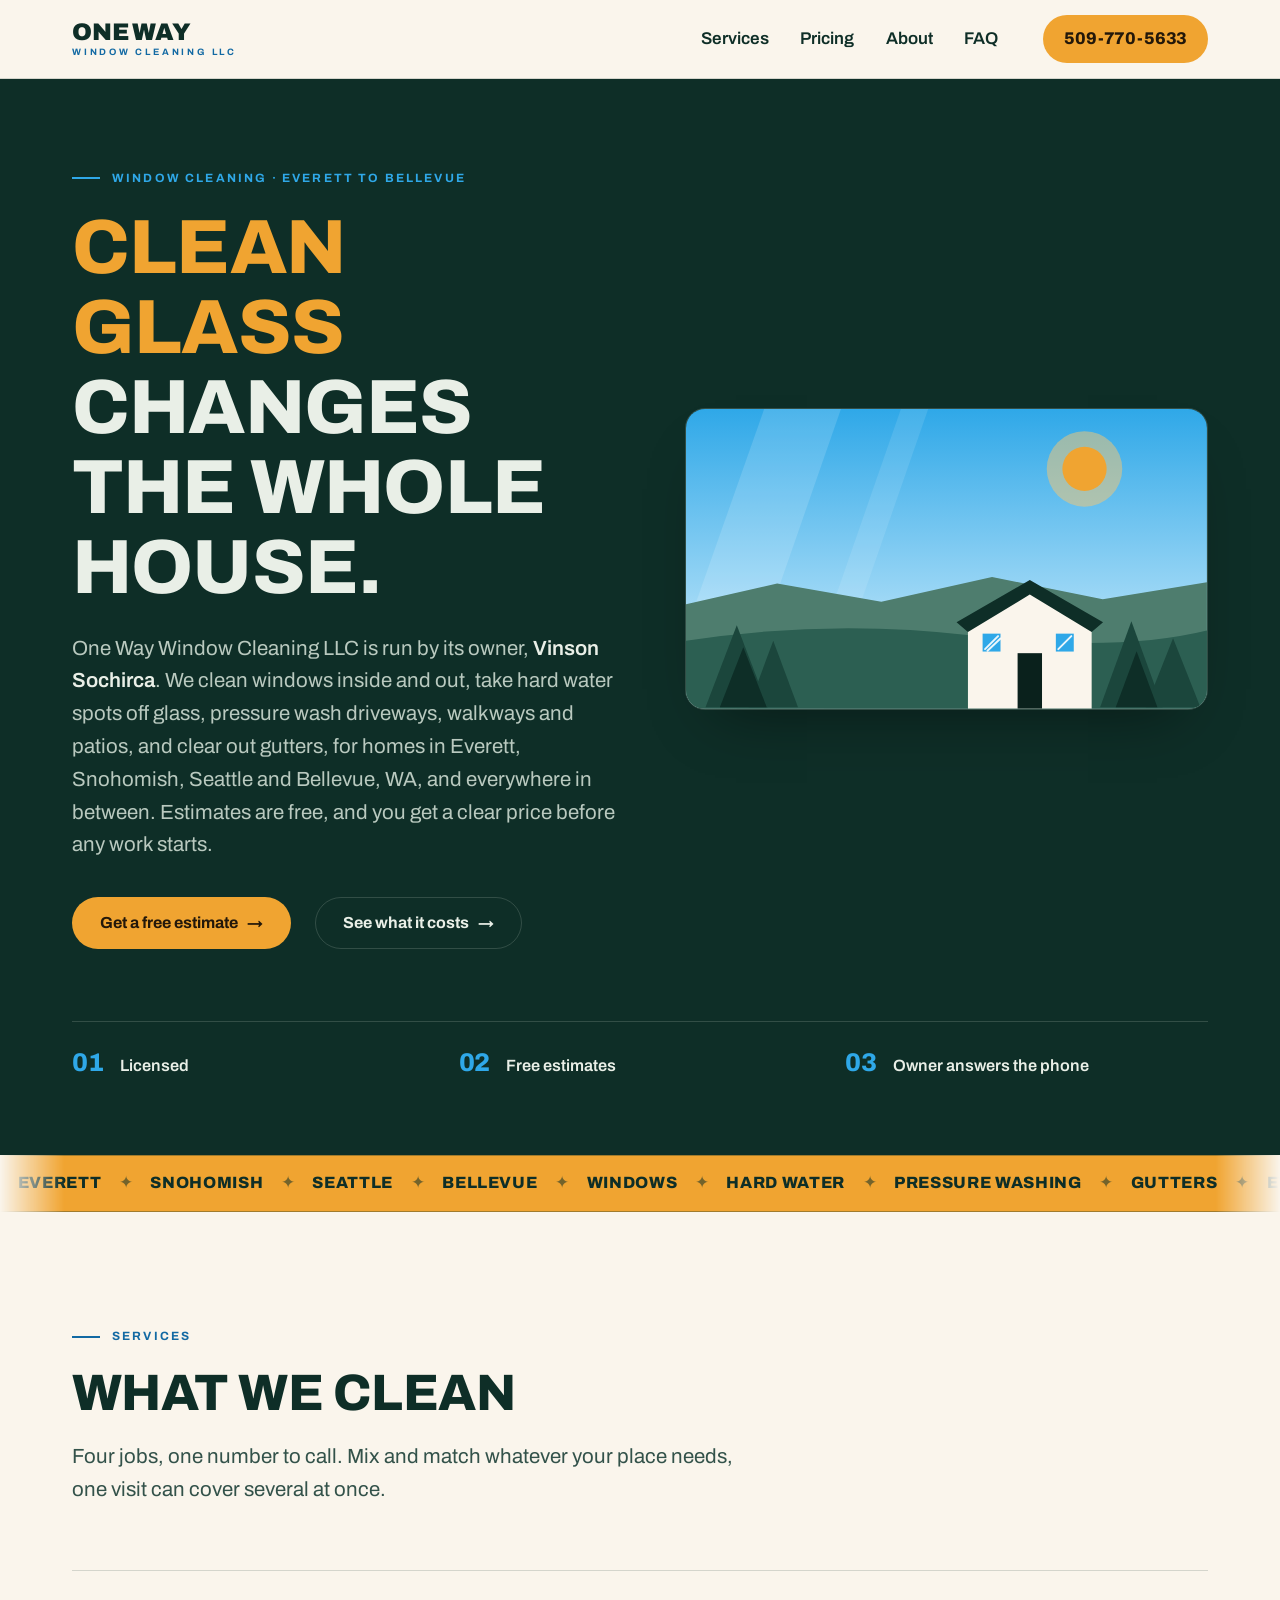
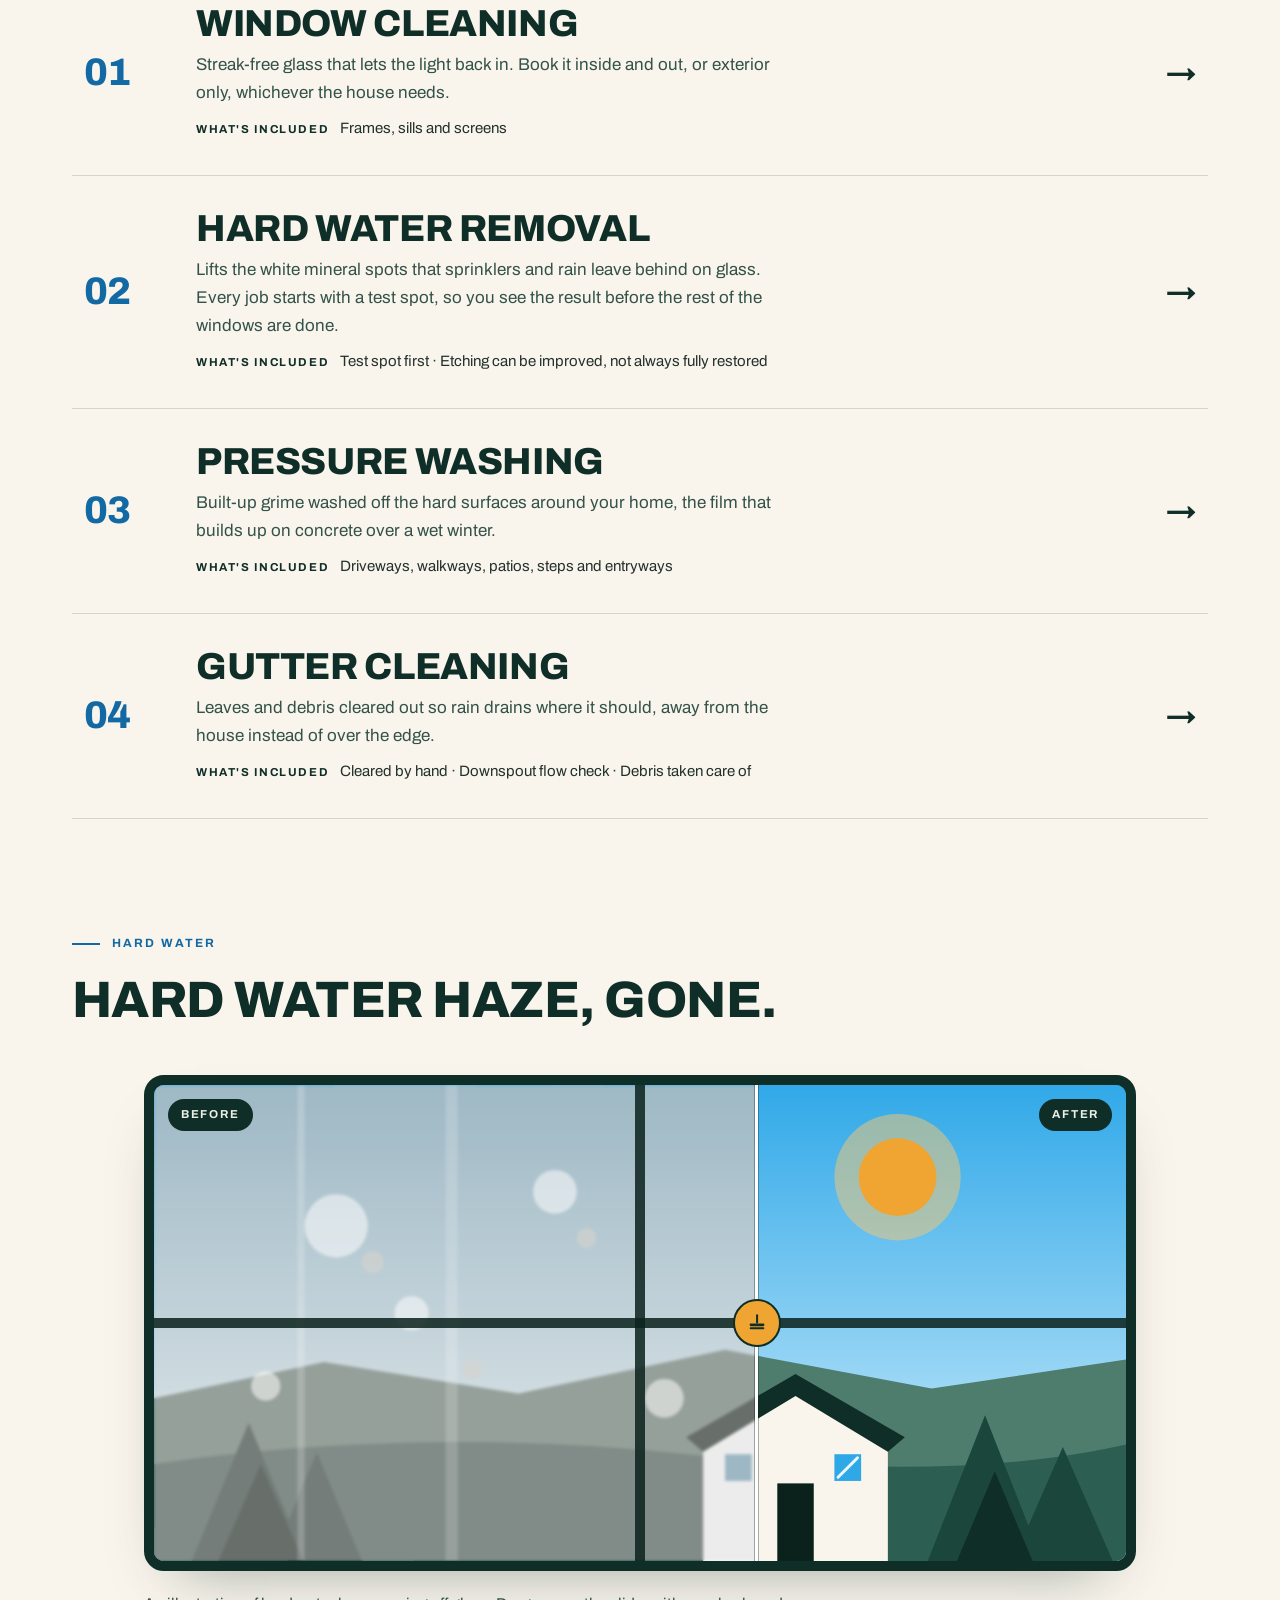
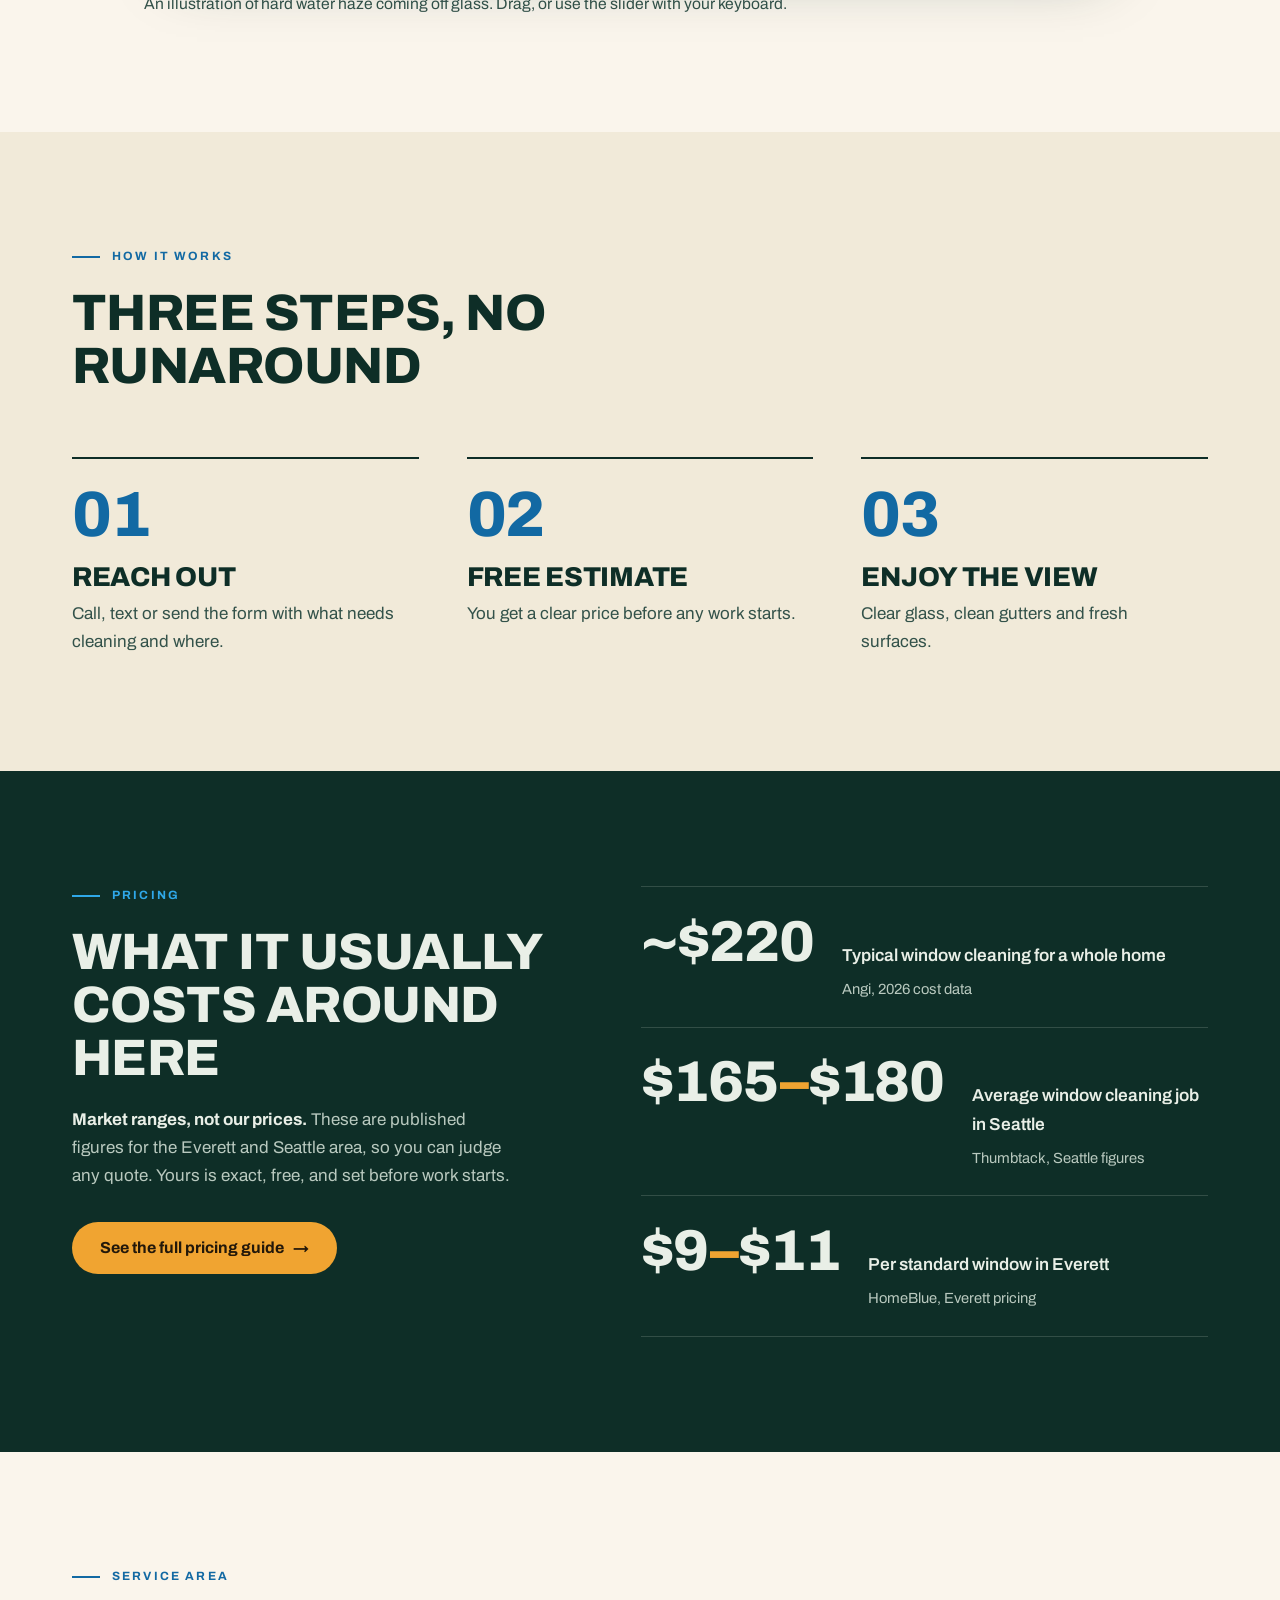
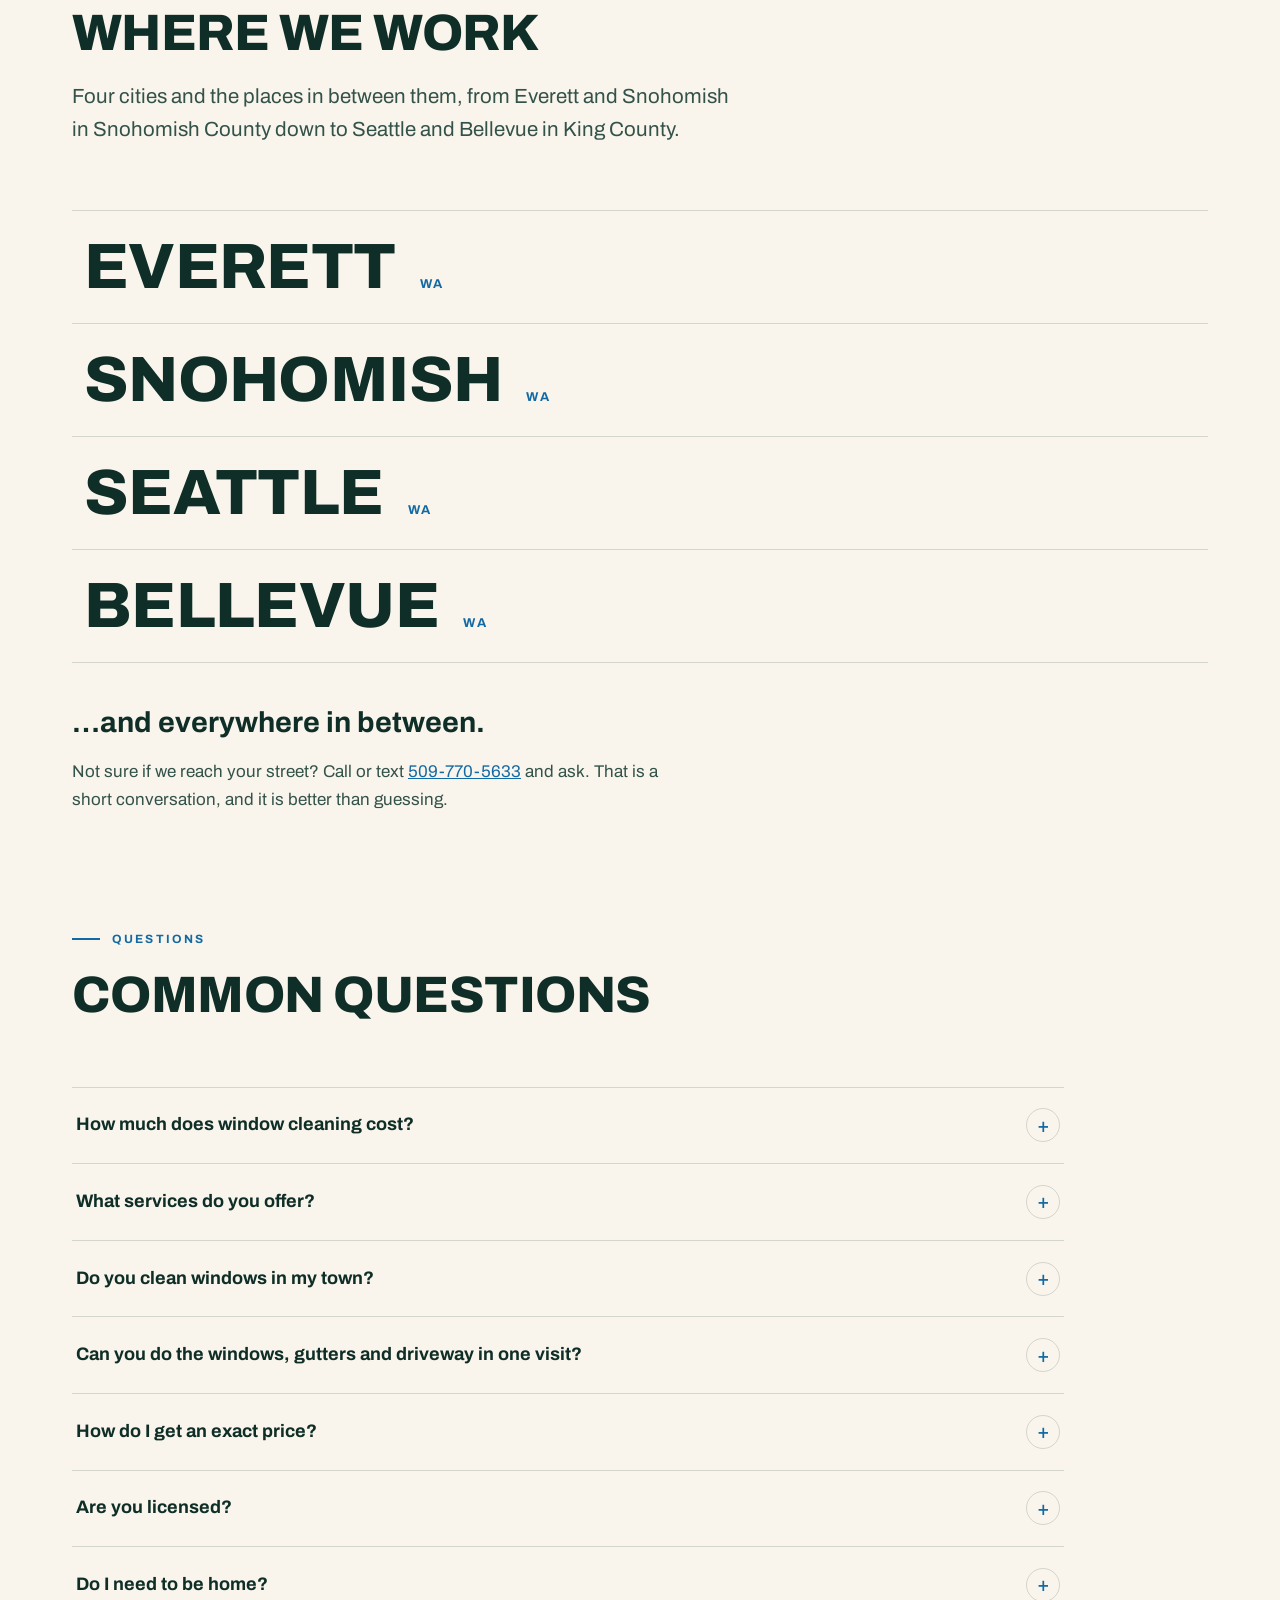
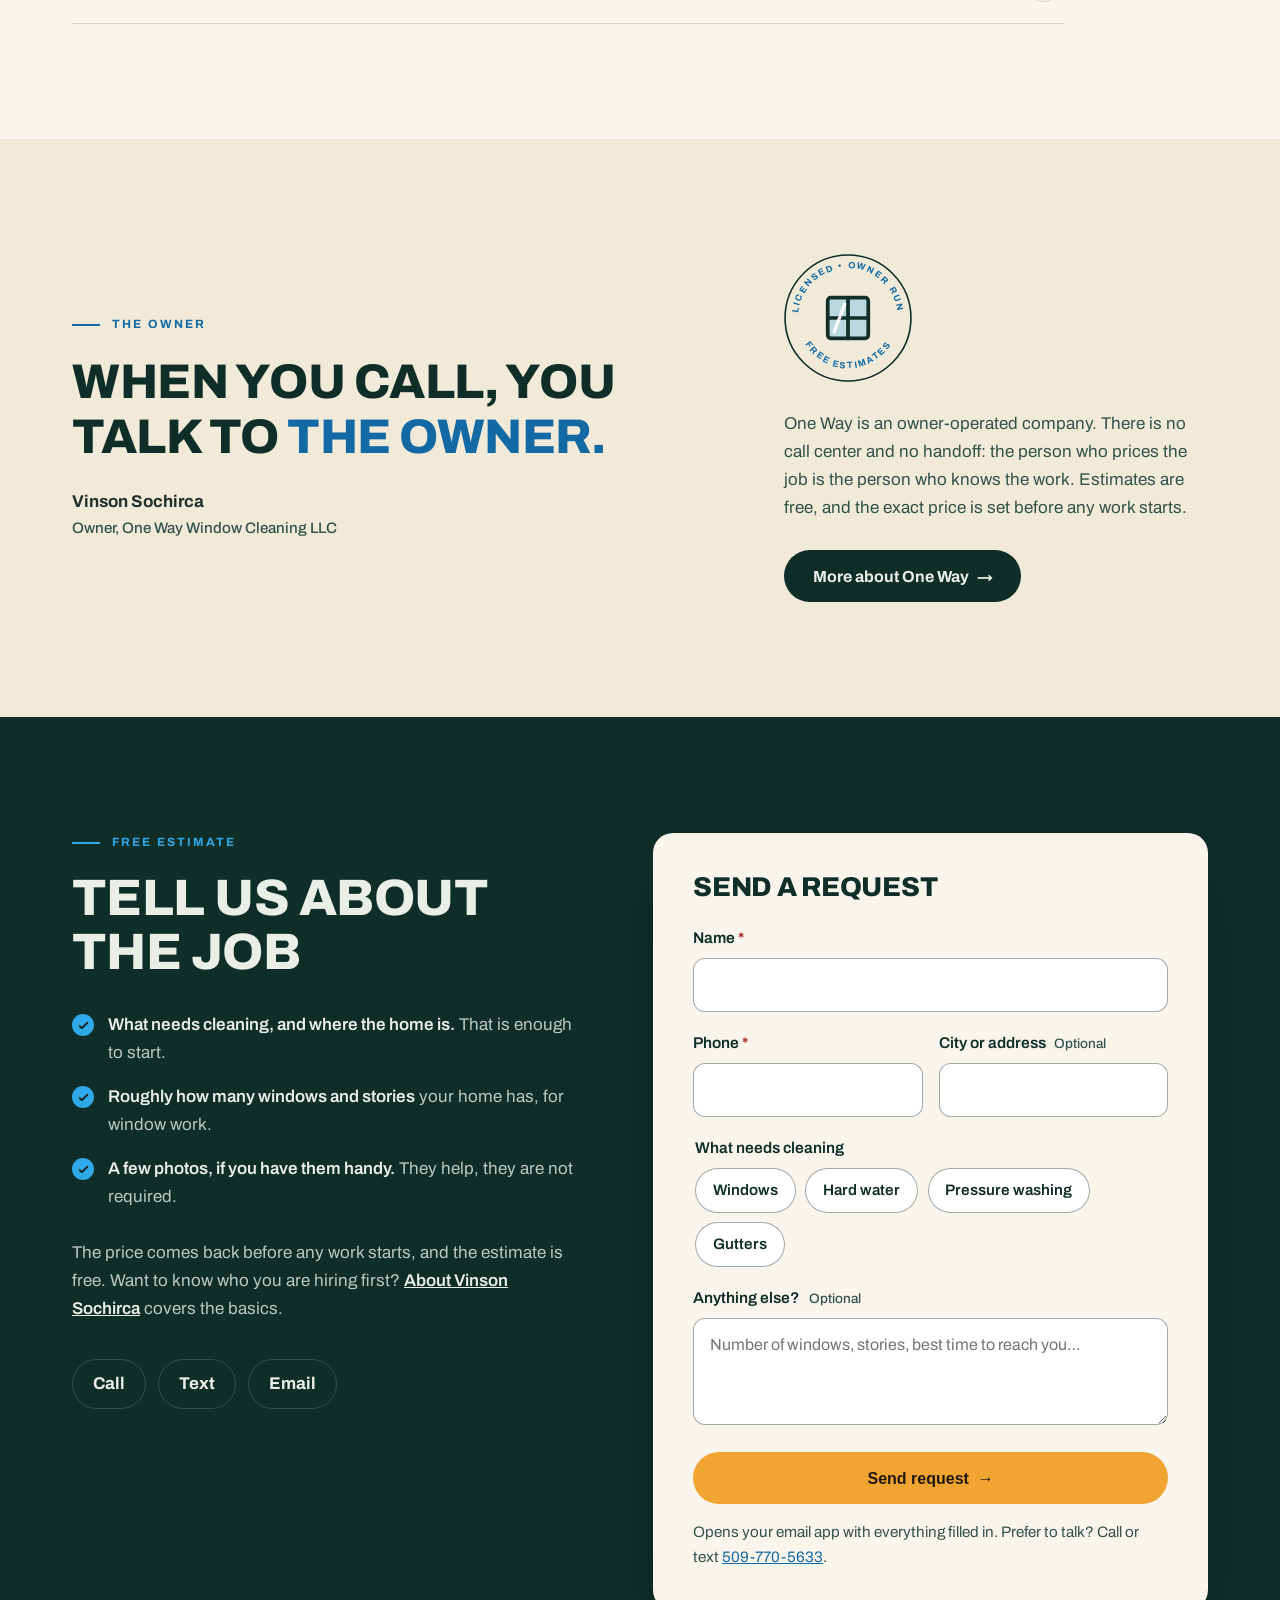
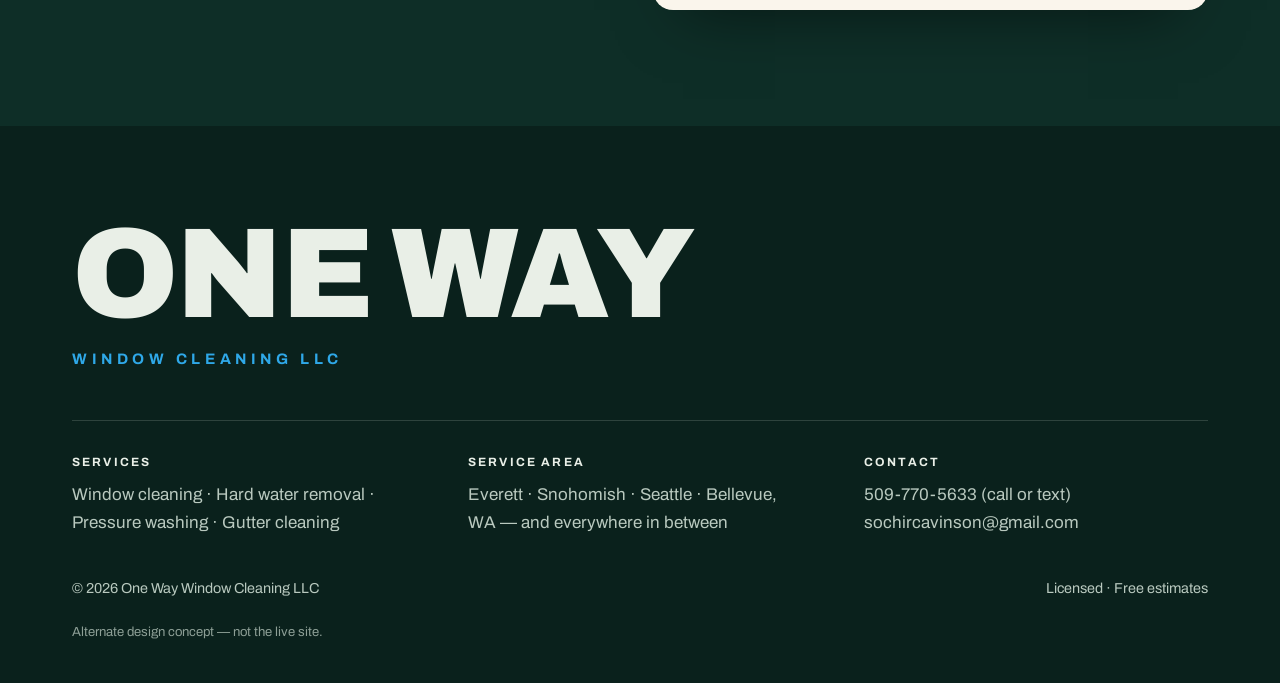
==== index.html @ 5b733d45 "Alternate design concept preview for One Way Window Cleaning (not the live site)" ====
<!doctype html>
<html lang="en">
<head>
  <meta charset="utf-8">
  <meta name="viewport" content="width=device-width, initial-scale=1">
  <title>Window Cleaning in Everett, Snohomish, Seattle &amp; Bellevue | One Way Window Cleaning</title>
  <meta name="description" content="Window cleaning, hard water removal, pressure washing and gutter cleaning in Everett, Snohomish, Seattle, Bellevue and the areas in between. Licensed, with free estimates. Call or text 509-770-5633.">
  <link rel="icon" href="data:image/svg+xml,%3Csvg xmlns='http://www.w3.org/2000/svg' viewBox='0 0 64 64'%3E%3Crect width='64' height='64' rx='14' fill='%230E2E27'/%3E%3Crect x='14' y='14' width='36' height='36' rx='4' fill='none' stroke='%232FA8E8' stroke-width='5'/%3E%3Cpath d='M32 14v36M14 32h36' stroke='%232FA8E8' stroke-width='5'/%3E%3C/svg%3E">
  <link rel="preconnect" href="https://fonts.googleapis.com">
  <link rel="preconnect" href="https://fonts.gstatic.com" crossorigin>
  <link href="https://fonts.googleapis.com/css2?family=Archivo:wght@400;500;600;700;800;900&display=swap" rel="stylesheet">
  <link rel="stylesheet" href="styles.css">
</head>
<body>
  <a class="skip" href="#main">Skip to content</a>

  <header class="site-head">
    <div class="wrap site-head__inner">
      <a class="mark" href="./" aria-label="One Way Window Cleaning, home">
        <span class="mark__name">One Way</span>
        <span class="mark__sub">Window Cleaning LLC</span>
      </a>
      <nav class="main-nav" aria-label="Main">
        <ul>
          <li><a href="#services">Services</a></li>
          <li><a href="pricing/">Pricing</a></li>
          <li><a href="about/">About</a></li>
          <li><a href="#faq">FAQ</a></li>
        </ul>
      </nav>
      <a class="call-pill" href="tel:+15097705633">509-770-5633</a>
    </div>
  </header>

  <main id="main">
    <!-- Hero -->
    <section class="hero" aria-labelledby="h-home">
      <div class="wrap">
        <div class="hero__grid">
          <div>
            <p class="eyebrow">Window cleaning · Everett to Bellevue</p>
            <h1 class="display" id="h-home"><span class="hl">Clean glass</span> changes the whole house.</h1>
            <p class="hero__sub">One Way Window Cleaning LLC is run by its owner, <strong>Vinson Sochirca</strong>. We clean windows inside and out, take hard water spots off glass, pressure wash driveways, walkways and patios, and clear out gutters, for homes in Everett, Snohomish, Seattle and Bellevue, WA, and everywhere in between. Estimates are free, and you get a clear price before any work starts.</p>
            <div class="hero__actions">
              <a class="btn btn--amber" href="#estimate"><span>Get a free estimate</span><span class="arr" aria-hidden="true">→</span></a>
              <a class="btn btn--ghost" href="pricing/"><span>See what it costs</span><span class="arr" aria-hidden="true">→</span></a>
            </div>
          </div>
          <div class="hero__scene">
            <svg viewBox="0 0 800 460" preserveAspectRatio="xMidYMid slice" role="img" aria-label="Illustration of a house with shining windows under evergreen hills">
              <defs>
                <linearGradient id="h-sky" x1="0" y1="0" x2="0" y2="1">
                  <stop offset="0" stop-color="#2FA8E8"/><stop offset=".62" stop-color="#9AD6F5"/><stop offset="1" stop-color="#EAF7FF"/>
                </linearGradient>
              </defs>
              <rect width="800" height="460" fill="url(#h-sky)"/>
              <circle cx="612" cy="92" r="58" fill="#F7C873" opacity=".5"/>
              <circle cx="612" cy="92" r="34" fill="#F0A431"/>
              <polygon points="120,0 238,0 78,460 -42,460" fill="#ffffff" opacity=".14"/>
              <polygon points="330,0 372,0 212,460 170,460" fill="#ffffff" opacity=".10"/>
              <path d="M0 300 L140 268 L300 296 L470 258 L640 292 L800 266 L800 460 L0 460 Z" fill="#4E7D6E"/>
              <path d="M0 356 Q220 322 440 348 T800 340 L800 460 L0 460 Z" fill="#2C5F52"/>
              <g transform="translate(-132 -115) scale(1.25)">
              <path d="M452 460 L452 348 L528 306 L604 348 L604 460 Z" fill="#FAF5EC"/>
              <path d="M438 354 L528 302 L618 354 L604 366 L528 320 L452 366 Z" fill="#0E2E27"/>
              <rect x="470" y="368" width="22" height="22" fill="#2FA8E8"/>
              <rect x="560" y="368" width="22" height="22" fill="#2FA8E8"/>
              <path d="M473 387 L489 371 M476 389 L492 374" stroke="#fff" stroke-width="2.4" stroke-linecap="round" opacity=".9"/>
              <path d="M563 387 L579 371" stroke="#fff" stroke-width="2.4" stroke-linecap="round" opacity=".9"/>
              <rect x="513" y="392" width="30" height="68" fill="#0A211C"/>
              </g>
              <g fill="#1B463C"><polygon points="30,458 78,332 126,458"/><polygon points="96,458 134,356 172,458"/><polygon points="636,458 684,326 732,458"/><polygon points="706,458 748,352 790,458"/></g>
              <g fill="#0E2E27"><polygon points="52,458 88,366 124,458"/><polygon points="660,458 692,372 724,458"/></g>
            </svg>
          </div>
        </div>
        <div class="hero__stats">
          <div class="stat-fact"><span class="n">01</span><span class="t">Licensed</span></div>
          <div class="stat-fact"><span class="n">02</span><span class="t">Free estimates</span></div>
          <div class="stat-fact"><span class="n">03</span><span class="t">Owner answers the phone</span></div>
        </div>
      </div>
    </section>

    <!-- Marquee -->
    <div class="marquee" aria-hidden="true">
      <div class="marquee__track">
        <div class="marquee__group">
          <span>Everett</span><i>✦</i><span>Snohomish</span><i>✦</i><span>Seattle</span><i>✦</i><span>Bellevue</span><i>✦</i><span>Windows</span><i>✦</i><span>Hard water</span><i>✦</i><span>Pressure washing</span><i>✦</i><span>Gutters</span><i>✦</i>
        </div>
        <div class="marquee__group">
          <span>Everett</span><i>✦</i><span>Snohomish</span><i>✦</i><span>Seattle</span><i>✦</i><span>Bellevue</span><i>✦</i><span>Windows</span><i>✦</i><span>Hard water</span><i>✦</i><span>Pressure washing</span><i>✦</i><span>Gutters</span><i>✦</i>
        </div>
      </div>
    </div>

    <!-- Services -->
    <section class="section" id="services" aria-labelledby="h-services">
      <div class="wrap">
        <div class="sec-head">
          <p class="eyebrow">Services</p>
          <h2 class="display" id="h-services">What we clean</h2>
          <p class="lede">Four jobs, one number to call. Mix and match whatever your place needs, one visit can cover several at once.</p>
        </div>
        <div class="svc-list">
          <a class="svc-row" href="#estimate">
            <span class="num">01</span>
            <span>
              <h3 class="display">Window cleaning</h3>
              <p class="desc">Streak-free glass that lets the light back in. Book it inside and out, or exterior only, whichever the house needs.</p>
              <p class="incl"><b>What's included</b> Frames, sills and screens</p>
            </span>
            <span class="arr" aria-hidden="true">→</span>
          </a>
          <a class="svc-row" href="#estimate">
            <span class="num">02</span>
            <span>
              <h3 class="display">Hard water removal</h3>
              <p class="desc">Lifts the white mineral spots that sprinklers and rain leave behind on glass. Every job starts with a test spot, so you see the result before the rest of the windows are done.</p>
              <p class="incl"><b>What's included</b> Test spot first · Etching can be improved, not always fully restored</p>
            </span>
            <span class="arr" aria-hidden="true">→</span>
          </a>
          <a class="svc-row" href="#estimate">
            <span class="num">03</span>
            <span>
              <h3 class="display">Pressure washing</h3>
              <p class="desc">Built-up grime washed off the hard surfaces around your home, the film that builds up on concrete over a wet winter.</p>
              <p class="incl"><b>What's included</b> Driveways, walkways, patios, steps and entryways</p>
            </span>
            <span class="arr" aria-hidden="true">→</span>
          </a>
          <a class="svc-row" href="#estimate">
            <span class="num">04</span>
            <span>
              <h3 class="display">Gutter cleaning</h3>
              <p class="desc">Leaves and debris cleared out so rain drains where it should, away from the house instead of over the edge.</p>
              <p class="incl"><b>What's included</b> Cleared by hand · Downspout flow check · Debris taken care of</p>
            </span>
            <span class="arr" aria-hidden="true">→</span>
          </a>
        </div>
      </div>
    </section>

    <!-- The wipe -->
    <section class="section section--notop" aria-labelledby="h-wipe">
      <div class="wrap">
        <div class="wipe-head">
          <p class="eyebrow">Hard water</p>
          <h2 class="display" id="h-wipe">Hard water haze, gone.</h2>
        </div>
        <div class="wipe">
          <div class="wipe__layer wipe__layer--clean">
            <svg viewBox="0 0 800 400" preserveAspectRatio="xMidYMid slice" aria-hidden="true" focusable="false">
              <defs><linearGradient id="w-sky-a" x1="0" y1="0" x2="0" y2="1"><stop offset="0" stop-color="#2FA8E8"/><stop offset=".62" stop-color="#9AD6F5"/><stop offset="1" stop-color="#EAF7FF"/></linearGradient></defs>
              <rect width="800" height="400" fill="url(#w-sky-a)"/>
              <circle cx="612" cy="80" r="52" fill="#F7C873" opacity=".5"/>
              <circle cx="612" cy="80" r="32" fill="#F0A431"/>
              <path d="M0 262 L140 232 L300 258 L470 222 L640 254 L800 230 L800 400 L0 400 Z" fill="#4E7D6E"/>
              <path d="M0 316 Q220 284 440 308 T800 300 L800 400 L0 400 Z" fill="#2C5F52"/>
              <path d="M452 400 L452 288 L528 246 L604 288 L604 400 Z" fill="#FAF5EC"/>
              <path d="M438 294 L528 242 L618 294 L604 306 L528 260 L452 306 Z" fill="#0E2E27"/>
              <rect x="470" y="308" width="22" height="22" fill="#2FA8E8"/>
              <rect x="560" y="308" width="22" height="22" fill="#2FA8E8"/>
              <path d="M473 327 L489 311 M476 329 L492 314" stroke="#fff" stroke-width="2.4" stroke-linecap="round" opacity=".9"/>
              <path d="M563 327 L579 311" stroke="#fff" stroke-width="2.4" stroke-linecap="round" opacity=".9"/>
              <rect x="513" y="332" width="30" height="68" fill="#0A211C"/>
              <g fill="#1B463C"><polygon points="30,398 78,282 126,398"/><polygon points="96,398 134,306 172,398"/><polygon points="636,398 684,276 732,398"/><polygon points="706,398 748,302 790,398"/></g>
              <g fill="#0E2E27"><polygon points="52,398 88,316 124,398"/><polygon points="660,398 692,322 724,398"/></g>
              <polygon points="150,0 268,0 108,400 -12,400" fill="#ffffff" opacity=".13"/>
              <polygon points="330,0 372,0 212,400 170,400" fill="#ffffff" opacity=".10"/>
            </svg>
          </div>
          <div class="wipe__layer wipe__layer--dirty">
            <svg viewBox="0 0 800 400" preserveAspectRatio="xMidYMid slice" aria-hidden="true" focusable="false">
              <defs><linearGradient id="w-sky-b" x1="0" y1="0" x2="0" y2="1"><stop offset="0" stop-color="#2FA8E8"/><stop offset=".62" stop-color="#9AD6F5"/><stop offset="1" stop-color="#EAF7FF"/></linearGradient></defs>
              <rect width="800" height="400" fill="url(#w-sky-b)"/>
              <circle cx="612" cy="80" r="52" fill="#F7C873" opacity=".5"/>
              <circle cx="612" cy="80" r="32" fill="#F0A431"/>
              <path d="M0 262 L140 232 L300 258 L470 222 L640 254 L800 230 L800 400 L0 400 Z" fill="#4E7D6E"/>
              <path d="M0 316 Q220 284 440 308 T800 300 L800 400 L0 400 Z" fill="#2C5F52"/>
              <path d="M452 400 L452 288 L528 246 L604 288 L604 400 Z" fill="#FAF5EC"/>
              <path d="M438 294 L528 242 L618 294 L604 306 L528 260 L452 306 Z" fill="#0E2E27"/>
              <rect x="470" y="308" width="22" height="22" fill="#2FA8E8"/>
              <rect x="560" y="308" width="22" height="22" fill="#2FA8E8"/>
              <rect x="513" y="332" width="30" height="68" fill="#0A211C"/>
              <g fill="#1B463C"><polygon points="30,398 78,282 126,398"/><polygon points="96,398 134,306 172,398"/><polygon points="636,398 684,276 732,398"/><polygon points="706,398 748,302 790,398"/></g>
              <g fill="#0E2E27"><polygon points="52,398 88,316 124,398"/><polygon points="660,398 692,322 724,398"/></g>
              <rect width="800" height="400" fill="#F1EAD9" opacity=".30"/>
              <g fill="#ffffff" opacity=".55"><circle cx="150" cy="120" r="26"/><circle cx="212" cy="192" r="14"/><circle cx="330" cy="92" r="18"/><circle cx="520" cy="150" r="22"/><circle cx="612" cy="232" r="13"/><circle cx="420" cy="262" r="16"/><circle cx="92" cy="252" r="12"/><circle cx="700" cy="112" r="16"/></g>
              <g fill="#D9D2BC" opacity=".6"><circle cx="180" cy="150" r="9"/><circle cx="356" cy="130" r="8"/><circle cx="486" cy="196" r="9"/><circle cx="646" cy="176" r="7"/><circle cx="262" cy="238" r="8"/></g>
              <g fill="#ffffff"><rect x="240" y="0" width="10" height="400" opacity=".18"/><rect x="560" y="0" width="16" height="400" opacity=".14"/><rect x="118" y="0" width="6" height="400" opacity=".2"/></g>
            </svg>
          </div>
          <span class="wipe__mullions" aria-hidden="true"></span>
          <span class="wipe__tag wipe__tag--before" aria-hidden="true">Before</span>
          <span class="wipe__tag wipe__tag--after" aria-hidden="true">After</span>
          <span class="wipe__handle" aria-hidden="true">
            <span class="wipe__grip">
              <svg width="22" height="22" viewBox="0 0 24 24" aria-hidden="true"><rect x="11" y="2.5" width="2.2" height="10" rx="1" fill="#0E2E27"/><rect x="4" y="12.5" width="16" height="3" rx="1.2" fill="#0E2E27"/><rect x="4" y="16.5" width="16" height="2.4" rx="1.2" fill="#0E2E27"/></svg>
            </span>
          </span>
          <input class="wipe__range" type="range" min="0" max="100" step="1" value="62" aria-label="Drag to reveal clean glass">
        </div>
        <p class="wipe__caption">An illustration of hard water haze coming off glass. Drag, or use the slider with your keyboard.</p>
      </div>
    </section>

    <!-- How it works -->
    <section class="section section--paper2" aria-labelledby="h-how">
      <div class="wrap">
        <div class="sec-head">
          <p class="eyebrow">How it works</p>
          <h2 class="display" id="h-how">Three steps, no runaround</h2>
        </div>
        <ol class="steps">
          <li class="step"><span class="n">01</span><h3 class="display">Reach out</h3><p>Call, text or send the form with what needs cleaning and where.</p></li>
          <li class="step"><span class="n">02</span><h3 class="display">Free estimate</h3><p>You get a clear price before any work starts.</p></li>
          <li class="step"><span class="n">03</span><h3 class="display">Enjoy the view</h3><p>Clear glass, clean gutters and fresh surfaces.</p></li>
        </ol>
      </div>
    </section>

    <!-- Pricing band -->
    <section class="section section--dark" aria-labelledby="h-pricing">
      <div class="wrap">
        <div class="price-grid">
          <div>
            <p class="eyebrow">Pricing</p>
            <h2 class="display" id="h-pricing">What it usually costs around here</h2>
            <p class="price-note"><strong>Market ranges, not our prices.</strong> These are published figures for the Everett and Seattle area, so you can judge any quote. Yours is exact, free, and set before work starts.</p>
            <div class="price-cta">
              <a class="btn btn--amber" href="pricing/"><span>See the full pricing guide</span><span class="arr" aria-hidden="true">→</span></a>
            </div>
          </div>
          <div class="stat-list">
            <div class="stat">
              <span class="fig">~$220</span>
              <span class="what">Typical window cleaning for a whole home</span>
              <span class="src">Angi, 2026 cost data</span>
            </div>
            <div class="stat">
              <span class="fig">$165<em>–</em>$180</span>
              <span class="what">Average window cleaning job in Seattle</span>
              <span class="src">Thumbtack, Seattle figures</span>
            </div>
            <div class="stat">
              <span class="fig">$9<em>–</em>$11</span>
              <span class="what">Per standard window in Everett</span>
              <span class="src">HomeBlue, Everett pricing</span>
            </div>
          </div>
        </div>
      </div>
    </section>

    <!-- Service area -->
    <section class="section" id="area" aria-labelledby="h-area">
      <div class="wrap">
        <div class="sec-head">
          <p class="eyebrow">Service area</p>
          <h2 class="display" id="h-area">Where we work</h2>
          <p class="lede">Four cities and the places in between them, from Everett and Snohomish in Snohomish County down to Seattle and Bellevue in King County.</p>
        </div>
        <ul class="city-list">
          <li class="city-row"><span class="city">Everett</span><span class="st">WA</span></li>
          <li class="city-row"><span class="city">Snohomish</span><span class="st">WA</span></li>
          <li class="city-row"><span class="city">Seattle</span><span class="st">WA</span></li>
          <li class="city-row"><span class="city">Bellevue</span><span class="st">WA</span></li>
        </ul>
        <div class="area-lines">
          <p class="big">…and everywhere in between.</p>
          <p>Not sure if we reach your street? Call or text <a href="tel:+15097705633">509-770-5633</a> and ask. That is a short conversation, and it is better than guessing.</p>
        </div>
      </div>
    </section>

    <!-- FAQ -->
    <section class="section" id="faq" aria-labelledby="h-faq" style="padding-top:0">
      <div class="wrap">
        <div class="sec-head">
          <p class="eyebrow">Questions</p>
          <h2 class="display" id="h-faq">Common questions</h2>
        </div>
        <div class="faq">
          <details class="faq__item"><summary>How much does window cleaning cost?</summary><p>It depends on the home: how many windows there are, how many stories, and how easy the glass is to reach. Hard water removal, pressure washing and gutter cleaning are priced by the size of the job and how much buildup there is. Our <a href="pricing/">pricing and cost guide</a> explains the factors and the typical market ranges for this area. The estimate itself is free, and you get a clear price before any work starts.</p></details>
          <details class="faq__item"><summary>What services do you offer?</summary><p>Four: window cleaning inside and out, hard water removal for the mineral spots that build up on glass, pressure washing for driveways, walkways and patios, and gutter cleaning. The services list above explains what each one includes.</p></details>
          <details class="faq__item"><summary>Do you clean windows in my town?</summary><p>We work in Everett, Snohomish, Seattle and Bellevue, WA, and everywhere in between. See <a href="#area">where we work</a> for the details, or call or text <a href="tel:+15097705633">509-770-5633</a> if you are not sure whether we reach you.</p></details>
          <details class="faq__item"><summary>Can you do the windows, gutters and driveway in one visit?</summary><p>Yes. You can book window cleaning, gutter cleaning and pressure washing together so it all gets done in one trip. Each job is priced on its own factors in the same free estimate. Just say what you want included when you reach out.</p></details>
          <details class="faq__item"><summary>How do I get an exact price?</summary><p>Call or text <a href="tel:+15097705633">509-770-5633</a>, or send the estimate form on this page. It helps to share your address, what needs cleaning, and roughly how many windows and stories your home has. You get a clear price back before any work starts, and the estimate is free.</p></details>
          <details class="faq__item"><summary>Are you licensed?</summary><p>Yes. One Way Window Cleaning LLC is licensed, and estimates are free. When you call, you talk to the owner, Vinson Sochirca. You can read more <a href="about/">about the owner</a> before you book.</p></details>
          <details class="faq__item"><summary>Do I need to be home?</summary><p>For exterior-only work, usually not, as long as we can get to the windows, gutters or driveway. For inside window cleaning, someone needs to let us in.</p></details>
        </div>
      </div>
    </section>

    <!-- Owner strip -->
    <section class="section section--paper2" aria-labelledby="h-owner">
      <div class="wrap">
        <div class="owner-grid">
          <div>
            <p class="eyebrow">The owner</p>
            <p class="owner-quote" id="h-owner">When you call, you talk to <span class="hl">the owner.</span></p>
            <p class="owner-by">Vinson Sochirca<span>Owner, One Way Window Cleaning LLC</span></p>
          </div>
          <div class="owner-side">
            <svg class="owner-badge" viewBox="0 0 120 120" aria-hidden="true">
              <defs>
                <path id="badge-top" d="M13.2 55.9 A47 47 0 0 1 106.8 55.9"/>
                <path id="badge-bot" d="M18.5 82.1 A47 47 0 0 0 101.5 82.1"/>
              </defs>
              <circle cx="60" cy="60" r="59" fill="none" stroke="#0E2E27" stroke-width="1.5"/>
              <text font-size="8.5" font-weight="700" letter-spacing="1.5" fill="#1269A3"><textPath href="#badge-top" startOffset="50%" text-anchor="middle">LICENSED • OWNER RUN</textPath></text>
              <text font-size="8.5" font-weight="700" letter-spacing="1.5" fill="#1269A3"><textPath href="#badge-bot" startOffset="50%" text-anchor="middle">FREE ESTIMATES</textPath></text>
              <rect x="41" y="41" width="38" height="38" rx="3" fill="#2FA8E8" fill-opacity=".28" stroke="#0E2E27" stroke-width="3.5"/>
              <path d="M60 41v38M41 60h38" stroke="#0E2E27" stroke-width="3.5"/>
              <path d="M47 73 L57 47" stroke="#fff" stroke-width="3" stroke-linecap="round" opacity=".9"/>
            </svg>
            <p>One Way is an owner-operated company. There is no call center and no handoff: the person who prices the job is the person who knows the work. Estimates are free, and the exact price is set before any work starts.</p>
            <a class="btn btn--dark" href="about/"><span>More about One Way</span><span class="arr" aria-hidden="true">→</span></a>
          </div>
        </div>
      </div>
    </section>

    <!-- Estimate -->
    <section class="section section--dark" id="estimate" aria-labelledby="h-estimate">
      <div class="wrap">
        <div class="est-grid">
          <div>
            <p class="eyebrow">Free estimate</p>
            <h2 class="display" id="h-estimate">Tell us about the job</h2>
            <ul class="needs">
              <li><span><strong>What needs cleaning, and where the home is.</strong> That is enough to start.</span></li>
              <li><span><strong>Roughly how many windows and stories</strong> your home has, for window work.</span></li>
              <li><span><strong>A few photos, if you have them handy.</strong> They help, they are not required.</span></li>
            </ul>
            <p style="margin-top:1.75rem;color:var(--muted-dark)">The price comes back before any work starts, and the estimate is free. Want to know who you are hiring first? <a href="about/" style="color:var(--on-dark);font-weight:600">About Vinson Sochirca</a> covers the basics.</p>
            <div class="est-quick">
              <a href="tel:+15097705633">Call</a>
              <a href="sms:+15097705633">Text</a>
              <a href="mailto:sochircavinson@gmail.com">Email</a>
            </div>
          </div>
          <form class="form-panel" id="estimate-form" novalidate>
            <h3 class="display">Send a request</h3>
            <div class="field">
              <label for="f-name">Name <span class="req" aria-hidden="true">*</span></label>
              <input id="f-name" name="name" autocomplete="name" required aria-describedby="form-note">
            </div>
            <div class="field-row">
              <div class="field">
                <label for="f-phone">Phone <span class="req" aria-hidden="true">*</span></label>
                <input id="f-phone" name="phone" type="tel" autocomplete="tel" required aria-describedby="form-note">
              </div>
              <div class="field">
                <label for="f-where">City or address <span class="opt">Optional</span></label>
                <input id="f-where" name="where" autocomplete="street-address">
              </div>
            </div>
            <fieldset class="field">
              <legend>What needs cleaning</legend>
              <div class="chips">
                <label><input type="checkbox" name="svc" value="Windows"><span>Windows</span></label>
                <label><input type="checkbox" name="svc" value="Hard water removal"><span>Hard water</span></label>
                <label><input type="checkbox" name="svc" value="Pressure washing"><span>Pressure washing</span></label>
                <label><input type="checkbox" name="svc" value="Gutters"><span>Gutters</span></label>
              </div>
            </fieldset>
            <div class="field">
              <label for="f-notes">Anything else? <span class="opt">Optional</span></label>
              <textarea id="f-notes" name="notes" rows="3" placeholder="Number of windows, stories, best time to reach you…"></textarea>
            </div>
            <button class="btn btn--amber btn--block" type="submit"><span>Send request</span><span class="arr" aria-hidden="true">→</span></button>
            <p class="form-note" id="form-note" aria-live="polite">Opens your email app with everything filled in. Prefer to talk? Call or text <a href="tel:+15097705633">509-770-5633</a>.</p>
          </form>
        </div>
      </div>
    </section>
  </main>

  <footer class="foot">
    <div class="wrap">
      <p class="foot__mark">One Way</p>
      <p class="foot__mark-sub">Window Cleaning LLC</p>
      <div class="foot__cols">
        <p><b>Services</b>Window cleaning · Hard water removal · Pressure washing · Gutter cleaning</p>
        <p><b>Service area</b>Everett · Snohomish · Seattle · Bellevue, WA — and everywhere in between</p>
        <p><b>Contact</b><a href="tel:+15097705633">509-770-5633</a> (call or text)<br><a href="mailto:sochircavinson@gmail.com">sochircavinson@gmail.com</a></p>
      </div>
      <div class="foot__base">
        <span>© <span id="yr">2026</span> One Way Window Cleaning LLC</span>
        <span>Licensed · Free estimates</span>
      </div>
      <p class="foot__fine">Alternate design concept — not the live site.</p>
    </div>
  </footer>

  <script src="main.js" defer></script>
</body>
</html>
---- styles.css ----
/* One Way Window Cleaning — ALTERNATE design concept ("Evergreen editorial").
   Cream paper, evergreen ink, clean-glass sky, amber action. Archivo only. */

:root {
  --paper: #FAF5EC;
  --paper-2: #F1EAD9;
  --ink: #0E2E27;
  --ink-deep: #0A211C;
  --ink-soft: #33524A;
  --body: #22312C;
  --on-dark: #E9EFE7;
  --muted-dark: #B9C9BF;
  --sky: #2FA8E8;
  --sky-dark: #1269A3;
  --amber: #F0A431;
  --amber-ink: #23180A;
  --line: rgba(14, 46, 39, .16);
  --line-dark: rgba(233, 239, 231, .16);
  --error: #A61C1C;
  --ease: cubic-bezier(0.22, 1, 0.36, 1);
  --radius: 20px;
}

*, *::before, *::after { box-sizing: border-box; }

@media (prefers-reduced-motion: no-preference) {
  html { scroll-behavior: smooth; }
}

body {
  margin: 0;
  background: var(--paper);
  color: var(--body);
  font-family: "Archivo", "Helvetica Neue", Helvetica, Arial, sans-serif;
  font-size: 1.0625rem;
  line-height: 1.65;
  -webkit-font-smoothing: antialiased;
}

h1, h2, h3, p, ul, ol, dl, dd, figure { margin: 0; }
ul, ol { padding: 0; list-style: none; }
a { color: var(--sky-dark); }
img, svg { display: block; }

.wrap {
  max-width: 76rem;
  margin: 0 auto;
  padding-left: clamp(1.25rem, 4vw, 2.5rem);
  padding-right: clamp(1.25rem, 4vw, 2.5rem);
}

.section { padding: clamp(4.5rem, 9vw, 8rem) 0; }
.section--paper2 { background: var(--paper-2); }
.section--dark { background: var(--ink); color: var(--on-dark); }
.section--notop { padding-top: 0; }

/* --- type --- */
.display {
  font-weight: 800;
  text-transform: uppercase;
  letter-spacing: -0.01em;
  line-height: 1.04;
  color: var(--ink);
}
.section--dark .display, .hero .display, .phero .display, .cta .display { color: var(--on-dark); }
h1.display { font-size: clamp(2.6rem, 6vw, 5.2rem); }
h2.display { font-size: clamp(2rem, 4vw, 3.4rem); }
h3.display { font-size: clamp(1.3rem, 2.2vw, 1.7rem); }

.eyebrow {
  display: flex;
  align-items: center;
  gap: 0.75rem;
  font-size: 0.75rem;
  font-weight: 700;
  letter-spacing: 0.18em;
  text-transform: uppercase;
  color: var(--sky-dark);
  margin-bottom: 1.25rem;
}
.eyebrow::before { content: ""; width: 28px; height: 2px; background: currentColor; flex: none; }
.section--dark .eyebrow, .hero .eyebrow, .phero .eyebrow, .cta .eyebrow { color: var(--sky); }

.lede { font-size: clamp(1.125rem, 1.6vw, 1.3rem); line-height: 1.6; max-width: 56ch; }
.sec-head { max-width: 46rem; margin-bottom: clamp(2.5rem, 5vw, 4rem); }
.sec-head .lede { margin-top: 1.25rem; color: var(--ink-soft); }
.section--dark .sec-head .lede { color: var(--muted-dark); }

/* --- a11y --- */
.skip {
  position: absolute; left: 1rem; top: -100px; z-index: 100;
  background: var(--ink); color: var(--on-dark);
  padding: 0.75rem 1.25rem; border-radius: 999px; text-decoration: none; font-weight: 700;
}
.skip:focus { top: 1rem; }
:focus-visible { outline: 3px solid var(--sky-dark); outline-offset: 3px; border-radius: 4px; }
.section--dark :focus-visible, .hero :focus-visible, .phero :focus-visible, .foot :focus-visible { outline-color: var(--sky); }
.sr-only {
  position: absolute; width: 1px; height: 1px; margin: -1px; padding: 0;
  overflow: hidden; clip: rect(0 0 0 0); white-space: nowrap; border: 0;
}

/* --- buttons --- */
.btn {
  position: relative; isolation: isolate; overflow: hidden;
  display: inline-flex; align-items: center; justify-content: center; gap: 0.55rem;
  min-height: 52px; padding: 0.8rem 1.7rem;
  border-radius: 999px; border: 1px solid transparent;
  font-weight: 700; font-size: 1rem; line-height: 1.2; text-decoration: none;
  cursor: pointer; transition: color 0.45s var(--ease), border-color 0.45s var(--ease);
}
.btn::before {
  content: ""; position: absolute; inset: 0; z-index: -1;
  transform: translateX(-102%); transition: transform 0.45s var(--ease);
}
.btn:hover::before, .btn:focus-visible::before { transform: translateX(0); }
.btn > * { position: relative; }
.btn .arr { transition: transform 0.3s var(--ease); font-weight: 800; }
.btn:hover .arr { transform: translateX(3px); }
.btn--amber { background: var(--amber); color: var(--amber-ink); }
.btn--amber::before { background: var(--ink); }
.btn--amber:hover { color: var(--on-dark); }
.btn--ghost { background: transparent; color: var(--on-dark); border-color: var(--line-dark); }
.btn--ghost::before { background: var(--amber); }
.btn--ghost:hover { color: var(--amber-ink); }
.btn--dark { background: var(--ink); color: var(--on-dark); }
.btn--dark::before { background: var(--amber); }
.btn--dark:hover { color: var(--amber-ink); }
.btn--block { width: 100%; }

.phone-link { display: inline-flex; flex-direction: column; line-height: 1.25; text-decoration: none; color: var(--on-dark); min-height: 52px; justify-content: center; }
.phone-link .label { font-size: 0.72rem; font-weight: 700; letter-spacing: 0.16em; text-transform: uppercase; color: var(--sky); }
.phone-link .num { font-size: 1.3rem; font-weight: 800; letter-spacing: -0.01em; }
.phone-link:hover .num { text-decoration: underline; text-underline-offset: 4px; }

/* --- header --- */
.site-head {
  position: sticky; top: 0; z-index: 60;
  background: var(--paper);
  border-bottom: 1px solid var(--line);
}
.site-head__inner {
  display: flex; align-items: center; gap: 2rem;
  min-height: 78px; padding-top: 0.5rem; padding-bottom: 0.5rem;
}
.mark { text-decoration: none; color: var(--ink); line-height: 0.95; flex: none; }
.mark__name { display: block; font-size: 1.5rem; font-weight: 900; letter-spacing: -0.01em; text-transform: uppercase; }
.mark__sub { display: block; margin-top: 0.3rem; font-size: 0.58rem; font-weight: 700; letter-spacing: 0.3em; text-transform: uppercase; color: var(--sky-dark); }
.main-nav { margin-left: auto; }
.main-nav ul { display: flex; gap: 0.25rem; }
.main-nav a {
  display: inline-flex; align-items: center; min-height: 44px; padding: 0.4rem 0.85rem;
  color: var(--ink); text-decoration: none; font-weight: 600; border-radius: 999px;
}
.main-nav a:hover { background: var(--paper-2); }
.call-pill {
  flex: none; display: inline-flex; align-items: center; gap: 0.5rem;
  min-height: 48px; padding: 0.65rem 1.3rem; border-radius: 999px;
  background: var(--amber); color: var(--amber-ink);
  font-weight: 800; text-decoration: none; letter-spacing: -0.01em;
  transition: background 0.3s var(--ease), color 0.3s var(--ease);
}
.call-pill:hover { background: var(--ink); color: var(--on-dark); }

@media (max-width: 860px) {
  .site-head__inner { flex-wrap: wrap; gap: 0.5rem 1rem; padding-top: 0.75rem; }
  .call-pill { margin-left: auto; }
  .main-nav { order: 3; width: 100%; margin-left: 0; overflow-x: auto; }
  .main-nav ul { flex-wrap: nowrap; }
  .main-nav a { white-space: nowrap; }
}

/* --- hero --- */
.hero { background: var(--ink); color: var(--on-dark); overflow: hidden; }
.hero__grid {
  display: grid; grid-template-columns: 1.05fr 1fr; gap: clamp(2rem, 5vw, 4.5rem);
  align-items: center;
  padding-top: clamp(3.5rem, 7vw, 6rem);
}
.hero h1 { margin-bottom: 1.5rem; }
.hero h1 .hl { color: var(--amber); }
.hero__sub { color: var(--muted-dark); font-size: clamp(1.1rem, 1.6vw, 1.28rem); line-height: 1.6; max-width: 52ch; }
.hero__sub strong { color: var(--on-dark); font-weight: 600; }
.hero__actions { display: flex; flex-wrap: wrap; align-items: center; gap: 1rem 1.5rem; margin-top: 2.25rem; }
.hero__scene {
  border: 1px solid var(--line-dark); border-radius: var(--radius); overflow: hidden;
  box-shadow: 0 30px 60px -30px rgba(0, 0, 0, .45);
}
.hero__scene svg { width: 100%; height: auto; }
.hero__stats {
  display: grid; grid-template-columns: repeat(3, 1fr); gap: 1.5rem;
  margin-top: clamp(3rem, 6vw, 4.5rem);
  padding: 1.75rem 0 clamp(3.5rem, 6vw, 5rem);
  border-top: 1px solid var(--line-dark);
}
.stat-fact { display: flex; gap: 1rem; align-items: baseline; }
.stat-fact .n { font-size: 1.6rem; font-weight: 800; color: var(--sky); letter-spacing: -0.01em; line-height: 1; }
.stat-fact .t { font-weight: 600; font-size: 1.02rem; line-height: 1.4; }
@media (max-width: 960px) {
  .hero__grid { grid-template-columns: 1fr; }
  .hero__stats { grid-template-columns: 1fr; gap: 1rem; }
}

/* --- marquee --- */
.marquee {
  background: var(--amber); color: var(--ink);
  border-top: 1px solid rgba(14, 46, 39, .35); border-bottom: 1px solid rgba(14, 46, 39, .35);
  overflow: hidden; padding: 0.85rem 0;
  -webkit-mask-image: linear-gradient(90deg, transparent, #000 5%, #000 95%, transparent);
  mask-image: linear-gradient(90deg, transparent, #000 5%, #000 95%, transparent);
}
.marquee__track { display: flex; width: max-content; animation: marquee 30s linear infinite; }
.marquee:hover .marquee__track { animation-play-state: paused; }
.marquee__group { display: flex; align-items: center; flex: none; }
.marquee__group span {
  font-weight: 800; text-transform: uppercase; letter-spacing: 0.04em; font-size: 1.02rem;
  padding: 0 1.1rem; white-space: nowrap;
}
.marquee__group i { font-style: normal; color: var(--ink); opacity: .55; }
@keyframes marquee { to { transform: translateX(-50%); } }
@media (prefers-reduced-motion: reduce) {
  .marquee__track { animation: none; }
}

/* --- services index --- */
.svc-list { border-top: 1px solid var(--line); }
.svc-row {
  position: relative; isolation: isolate;
  display: grid; grid-template-columns: 5.5rem 1fr auto; gap: 1.5rem; align-items: center;
  padding: 2.1rem 0.75rem; border-bottom: 1px solid var(--line);
  text-decoration: none; color: inherit;
}
.svc-row::before {
  content: ""; position: absolute; inset: 0; z-index: -1; background: var(--paper-2);
  transform: scaleX(0); transform-origin: left; transition: transform 0.45s var(--ease);
}
.svc-row:hover::before, .svc-row:focus-visible::before { transform: scaleX(1); }
.svc-row .num { font-size: clamp(1.7rem, 3vw, 2.4rem); font-weight: 800; color: var(--sky-dark); letter-spacing: -0.02em; line-height: 1; }
.svc-row h3 { font-size: clamp(1.55rem, 3vw, 2.35rem); margin-bottom: 0.45rem; }
.svc-row .desc { color: var(--ink-soft); max-width: 58ch; }
.svc-row .incl { margin-top: 0.6rem; font-size: 0.94rem; color: var(--body); }
.svc-row .incl b { font-weight: 700; color: var(--ink); text-transform: uppercase; font-size: 0.72rem; letter-spacing: 0.14em; margin-right: 0.5rem; }
.svc-row .arr { font-size: 1.9rem; font-weight: 800; color: var(--ink); transition: transform 0.35s var(--ease); line-height: 1; }
.svc-row:hover .arr { transform: translateX(6px); }
@media (max-width: 700px) {
  .svc-row { grid-template-columns: 3.4rem 1fr; padding: 1.6rem 0.25rem; }
  .svc-row .arr { display: none; }
}

/* --- wipe --- */
.wipe-head { max-width: 46rem; margin-bottom: clamp(2rem, 4vw, 3rem); }
.wipe {
  --wipe: 62%;
  position: relative; max-width: 62rem; margin: 0 auto;
  aspect-ratio: 16 / 8;
  border: 10px solid var(--ink); border-radius: var(--radius);
  overflow: hidden; background: var(--sky);
  box-shadow: 0 30px 60px -32px rgba(14, 46, 39, .4);
}
.wipe__layer { position: absolute; inset: 0; }
.wipe__layer svg { width: 100%; height: 100%; }
.wipe__layer--dirty {
  clip-path: inset(0 calc(100% - var(--wipe)) 0 0);
  filter: saturate(.35) brightness(1.08) contrast(.85) blur(1.5px);
}
.wipe__mullions {
  position: absolute; inset: 0; z-index: 3; pointer-events: none;
  background:
    linear-gradient(90deg, transparent calc(50% - 5px), rgba(10, 33, 28, .85) calc(50% - 5px), rgba(10, 33, 28, .85) calc(50% + 5px), transparent calc(50% + 5px)),
    linear-gradient(0deg, transparent calc(50% - 5px), rgba(10, 33, 28, .85) calc(50% - 5px), rgba(10, 33, 28, .85) calc(50% + 5px), transparent calc(50% + 5px));
}
.wipe__tag {
  position: absolute; top: 14px; z-index: 4;
  background: var(--ink); color: var(--on-dark);
  font-size: 0.72rem; font-weight: 700; letter-spacing: 0.16em; text-transform: uppercase;
  padding: 0.4rem 0.8rem; border-radius: 999px; pointer-events: none;
}
.wipe__tag--before { left: 14px; }
.wipe__tag--after { right: 14px; }
.wipe__handle {
  position: absolute; top: 0; bottom: 0; left: var(--wipe); z-index: 5;
  width: 3px; margin-left: -1.5px; background: #fff;
  box-shadow: 0 0 0 1px rgba(10, 33, 28, .35); pointer-events: none;
}
.wipe__grip {
  position: absolute; top: 50%; left: 50%; transform: translate(-50%, -50%);
  width: 48px; height: 48px; border-radius: 50%;
  background: var(--amber); border: 2px solid var(--ink);
  display: flex; align-items: center; justify-content: center;
}
.wipe__range {
  position: absolute; inset: 0; z-index: 6;
  width: 100%; height: 100%; margin: 0; opacity: 0; cursor: ew-resize;
  -webkit-appearance: none; appearance: none; background: transparent; border: 0;
}
.wipe__range:focus { outline: none; }
.wipe:focus-within { outline: 3px solid var(--sky-dark); outline-offset: 4px; }
.wipe__caption { max-width: 62rem; margin: 1.25rem auto 0; color: var(--ink-soft); font-size: 0.98rem; }
@media (max-width: 640px) { .wipe { aspect-ratio: 4 / 3; border-width: 8px; } }

/* --- how it works --- */
.steps { display: grid; grid-template-columns: repeat(3, 1fr); gap: clamp(1.5rem, 4vw, 3rem); }
.step { border-top: 2px solid var(--ink); padding-top: 1.5rem; }
.step .n { display: block; font-size: clamp(2.8rem, 5vw, 4.2rem); font-weight: 800; color: var(--sky-dark); line-height: 1; letter-spacing: -0.02em; margin-bottom: 1rem; }
.step h3 { margin-bottom: 0.5rem; }
.step p { color: var(--ink-soft); max-width: 34ch; }
@media (max-width: 820px) { .steps { grid-template-columns: 1fr; } }

/* --- pricing band (dark) --- */
.price-grid { display: grid; grid-template-columns: 1fr 1.15fr; gap: clamp(2.5rem, 6vw, 5rem); align-items: start; }
.price-note { color: var(--muted-dark); margin-top: 1.25rem; max-width: 44ch; }
.price-note strong { color: var(--on-dark); }
.price-cta { margin-top: 2rem; }
.stat-list { display: grid; gap: 0; border-top: 1px solid var(--line-dark); }
.stat { display: grid; grid-template-columns: auto 1fr; gap: 0.4rem 1.75rem; align-items: baseline; padding: 1.6rem 0; border-bottom: 1px solid var(--line-dark); }
.stat .fig { font-size: clamp(2.3rem, 4.5vw, 3.6rem); font-weight: 800; letter-spacing: -0.02em; line-height: 1; color: var(--on-dark); white-space: nowrap; }
.stat .fig em { font-style: normal; color: var(--amber); }
.stat .what { font-weight: 600; font-size: 1.08rem; }
.stat .src { grid-column: 2; color: var(--muted-dark); font-size: 0.92rem; }
@media (max-width: 900px) { .price-grid { grid-template-columns: 1fr; } }
@media (max-width: 560px) { .stat { grid-template-columns: 1fr; } .stat .src { grid-column: 1; } }

/* --- service area --- */
.city-list { border-top: 1px solid var(--line); }
.city-row {
  display: flex; align-items: baseline; gap: 1.5rem;
  padding: 1.4rem 0.75rem; border-bottom: 1px solid var(--line);
}
.city-row .city { font-size: clamp(2.2rem, 5.5vw, 4rem); font-weight: 800; text-transform: uppercase; letter-spacing: -0.01em; line-height: 1.05; color: var(--ink); }
.city-row .st { font-weight: 700; color: var(--sky-dark); letter-spacing: 0.14em; font-size: 0.8rem; }
.area-lines { margin-top: 2.25rem; display: grid; gap: 0.75rem; }
.area-lines .big { font-size: clamp(1.3rem, 2.4vw, 1.8rem); font-weight: 700; color: var(--ink); }
.area-lines p { color: var(--ink-soft); max-width: 62ch; }

/* --- FAQ --- */
.faq { border-top: 1px solid var(--line); max-width: 62rem; }
.faq__item { border-bottom: 1px solid var(--line); }
.faq__item summary {
  display: flex; align-items: center; justify-content: space-between; gap: 1rem;
  min-height: 44px; padding: 1.3rem 0.25rem; cursor: pointer; list-style: none;
  font-weight: 700; font-size: 1.13rem; color: var(--ink);
}
.faq__item summary::-webkit-details-marker { display: none; }
.faq__item summary::after {
  content: "+"; flex: none; width: 34px; height: 34px; border: 1px solid var(--line);
  border-radius: 50%; display: flex; align-items: center; justify-content: center;
  font-weight: 500; font-size: 1.25rem; color: var(--sky-dark);
  transition: transform 0.35s var(--ease), background 0.35s var(--ease), color 0.35s var(--ease);
}
.faq__item[open ] summary::after { transform: rotate(45deg); background: var(--ink); color: var(--on-dark); }
.faq__item > p { padding: 0 3.5rem 1.6rem 0.25rem; color: var(--ink-soft); max-width: 65ch; }

/* --- owner strip --- */
.owner-grid { display: grid; grid-template-columns: 1.5fr 1fr; gap: clamp(2.5rem, 6vw, 5rem); align-items: center; }
.owner-quote { font-size: clamp(1.9rem, 3.8vw, 3.1rem); font-weight: 800; text-transform: uppercase; letter-spacing: -0.01em; line-height: 1.12; color: var(--ink); }
.owner-quote .hl { color: var(--sky-dark); }
.owner-by { margin-top: 1.5rem; font-weight: 700; }
.owner-by span { display: block; font-weight: 500; color: var(--ink-soft); font-size: 0.95rem; }
.owner-side p { color: var(--ink-soft); margin-bottom: 1.75rem; }
.owner-badge { margin-bottom: 1.75rem; width: 128px; height: 128px; }
.owner-contact { margin-top: 2rem; display: flex; flex-wrap: wrap; gap: 0.75rem; }
.owner-contact a {
  display: inline-flex; align-items: center; min-height: 48px; padding: 0.6rem 1.25rem;
  border: 1px solid var(--line); border-radius: 999px;
  color: var(--ink); text-decoration: none; font-weight: 700;
  transition: background 0.3s var(--ease), color 0.3s var(--ease), border-color 0.3s var(--ease);
}
.owner-contact a:hover { background: var(--ink); color: var(--on-dark); border-color: var(--ink); }
@media (max-width: 860px) { .owner-grid { grid-template-columns: 1fr; } }

/* --- estimate --- */
.est-grid { display: grid; grid-template-columns: 1fr 1.1fr; gap: clamp(2.5rem, 6vw, 5rem); align-items: start; }
.needs { margin-top: 2rem; display: grid; gap: 1rem; }
.needs li { display: flex; gap: 0.9rem; align-items: flex-start; color: var(--muted-dark); }
.needs li::before {
  content: ""; flex: none; width: 22px; height: 22px; margin-top: 0.2rem; border-radius: 50%;
  background: var(--sky) url("data:image/svg+xml,%3Csvg xmlns='http://www.w3.org/2000/svg' viewBox='0 0 24 24'%3E%3Cpath d='M5 13l4 4L19 7' fill='none' stroke='%230A211C' stroke-width='3.4' stroke-linecap='round' stroke-linejoin='round'/%3E%3C/svg%3E") center / 13px no-repeat;
}
.needs li strong { color: var(--on-dark); font-weight: 600; }
.est-quick { display: flex; flex-wrap: wrap; gap: 0.75rem; margin-top: 2.25rem; }
.est-quick a {
  display: inline-flex; align-items: center; min-height: 48px; padding: 0.6rem 1.25rem;
  border: 1px solid var(--line-dark); border-radius: 999px;
  color: var(--on-dark); text-decoration: none; font-weight: 700;
  transition: background 0.3s var(--ease), color 0.3s var(--ease);
}
.est-quick a:hover { background: var(--amber); color: var(--amber-ink); border-color: var(--amber); }

.form-panel {
  background: var(--paper); color: var(--body);
  border-radius: var(--radius); padding: clamp(1.5rem, 3.5vw, 2.5rem);
  box-shadow: 0 30px 60px -30px rgba(0, 0, 0, .5);
}
.form-panel h3 { color: var(--ink); margin-bottom: 1.5rem; }
.form-panel h3.display { color: var(--ink); }
.field { margin-bottom: 1.15rem; border: 0; padding: 0; }
.field label, .field legend { display: block; font-weight: 600; font-size: 0.97rem; color: var(--ink); margin-bottom: 0.45rem; padding: 0; }
.req { color: var(--error); }
.opt { font-weight: 500; color: var(--ink-soft); font-size: 0.85rem; margin-left: 0.35rem; }
.field input[type="text"], .field input:not([type]), .field input[type="tel"], .field textarea {
  width: 100%; min-height: 52px; padding: 0.8rem 1rem;
  border: 1px solid rgba(14, 46, 39, .4); border-radius: 12px;
  background: #fff; color: var(--body); font: inherit; font-size: 1rem;
}
.field textarea { min-height: 96px; resize: vertical; }
.field input:focus, .field textarea:focus { outline: 3px solid rgba(21, 119, 182, .45); outline-offset: 1px; border-color: var(--sky-dark); }
.field input[aria-invalid="true"] { border-color: var(--error); outline-color: rgba(166, 28, 28, .4); }
.field-row { display: grid; grid-template-columns: 1fr 1fr; gap: 1rem; }
@media (max-width: 560px) { .field-row { grid-template-columns: 1fr; } }
.chips { display: flex; flex-wrap: wrap; gap: 0.6rem; }
.chips label { margin: 0; }
.chips input { position: absolute; opacity: 0; width: 1px; height: 1px; }
.chips span {
  display: inline-flex; align-items: center; min-height: 44px; padding: 0.55rem 1.05rem;
  border: 1px solid rgba(14, 46, 39, .4); border-radius: 999px;
  font-weight: 600; font-size: 0.95rem; cursor: pointer; background: #fff;
  transition: background 0.25s var(--ease), color 0.25s var(--ease), border-color 0.25s var(--ease);
}
.chips input:checked + span { background: var(--ink); color: var(--on-dark); border-color: var(--ink); }
.chips input:focus-visible + span { outline: 3px solid var(--sky-dark); outline-offset: 2px; }
.form-note { margin-top: 1rem; font-size: 0.95rem; color: var(--ink-soft); }
.form-note.is-error { color: var(--error); font-weight: 600; }
@media (max-width: 900px) { .est-grid { grid-template-columns: 1fr; } }

/* --- footer --- */
.foot { background: var(--ink-deep); color: var(--muted-dark); padding: clamp(3.5rem, 7vw, 5.5rem) 0 2.5rem; }
.foot__mark { font-size: clamp(3.2rem, 11vw, 8rem); font-weight: 900; text-transform: uppercase; letter-spacing: -0.02em; line-height: 0.95; color: var(--on-dark); }
.foot__mark-sub { margin-top: 0.75rem; font-weight: 700; letter-spacing: 0.3em; font-size: clamp(0.7rem, 1.6vw, 0.95rem); text-transform: uppercase; color: var(--sky); }
.foot__cols { display: flex; flex-wrap: wrap; gap: 1rem 3.5rem; margin-top: 3rem; padding-top: 2rem; border-top: 1px solid var(--line-dark); }
.foot__cols p { max-width: 34ch; }
.foot__cols b { display: block; color: var(--on-dark); font-size: 0.75rem; letter-spacing: 0.18em; text-transform: uppercase; margin-bottom: 0.5rem; }
.foot a { color: var(--muted-dark); text-decoration: none; }
.foot a:hover { color: var(--on-dark); text-decoration: underline; text-underline-offset: 4px; }
.foot__base { display: flex; flex-wrap: wrap; gap: 0.5rem 2rem; justify-content: space-between; margin-top: 2.5rem; font-size: 0.9rem; }
.foot__fine { margin-top: 1.25rem; font-size: 0.82rem; opacity: 0.75; }

/* --- subpage hero --- */
.phero { background: var(--ink); color: var(--on-dark); padding: clamp(3.5rem, 7vw, 5.5rem) 0; }
.phero h1 { font-size: clamp(2.2rem, 4.6vw, 3.8rem); max-width: 20ch; margin-bottom: 1.25rem; text-wrap: balance; }
.phero .lede { color: var(--muted-dark); }
.phero .lede strong { color: var(--on-dark); }
.phero__actions { display: flex; flex-wrap: wrap; align-items: center; gap: 1rem 1.5rem; margin-top: 2rem; }
.crumbs { display: flex; gap: 0.6rem; align-items: center; font-size: 0.85rem; font-weight: 600; color: var(--muted-dark); margin-bottom: 1.75rem; }
.crumbs a { color: var(--muted-dark); text-decoration: none; display: inline-flex; align-items: center; min-height: 44px; }
.crumbs a:hover { color: var(--on-dark); text-decoration: underline; text-underline-offset: 4px; }

/* --- prose blocks (subpages) --- */
.block { padding: clamp(3.5rem, 7vw, 5.5rem) 0; }
.block--alt { background: var(--paper-2); }
.block__grid { display: grid; grid-template-columns: 1fr 1.6fr; gap: clamp(2rem, 5vw, 4.5rem); align-items: start; }
@media (max-width: 860px) { .block__grid { grid-template-columns: 1fr; } }
.prose { max-width: 68ch; }
.prose p + p { margin-top: 1.1rem; }
.prose p { color: var(--body); }
.prose a { font-weight: 600; }
.checks { margin-top: 1.25rem; display: grid; gap: 0.65rem; }
.checks li { display: flex; gap: 0.8rem; align-items: flex-start; }
.checks li::before {
  content: ""; flex: none; width: 20px; height: 20px; margin-top: 0.28rem; border-radius: 50%;
  background: var(--sky-dark) url("data:image/svg+xml,%3Csvg xmlns='http://www.w3.org/2000/svg' viewBox='0 0 24 24'%3E%3Cpath d='M5 13l4 4L19 7' fill='none' stroke='%23FAF5EC' stroke-width='3.4' stroke-linecap='round' stroke-linejoin='round'/%3E%3C/svg%3E") center / 12px no-repeat;
}
.mini-stats { display: grid; grid-template-columns: repeat(auto-fit, minmax(200px, 1fr)); gap: 1rem; margin: 1.75rem 0; }
.mini-stat { border: 1px solid var(--line); border-radius: var(--radius); padding: 1.4rem 1.5rem; background: var(--paper); display: flex; flex-direction: column; }
.block--alt .mini-stat { background: var(--paper); }
.mini-stat .fig { font-size: clamp(1.9rem, 3.4vw, 2.6rem); font-weight: 800; letter-spacing: -0.02em; color: var(--ink); line-height: 1.05; }
.mini-stat .fig em { font-style: normal; color: var(--sky-dark); }
.mini-stat .what { margin-top: 0.5rem; font-weight: 600; font-size: 0.98rem; line-height: 1.45; }
.mini-stat .src { margin-top: auto; padding-top: 0.3rem; font-size: 0.85rem; color: var(--ink-soft); }

/* --- spec table (about) --- */
.spec { border-top: 1px solid var(--line); }
.spec div { display: grid; grid-template-columns: 12rem 1fr; gap: 1rem 2rem; padding: 1.05rem 0.25rem; border-bottom: 1px solid var(--line); }
.spec dt { font-size: 0.75rem; font-weight: 700; letter-spacing: 0.16em; text-transform: uppercase; color: var(--sky-dark); padding-top: 0.3rem; }
.spec dd { font-weight: 600; color: var(--ink); }
@media (max-width: 560px) { .spec div { grid-template-columns: 1fr; gap: 0.2rem; } }

/* --- CTA band --- */
.cta { background: var(--ink); color: var(--on-dark); padding: clamp(4rem, 8vw, 6.5rem) 0; text-align: center; }
.cta .eyebrow { justify-content: center; }
.cta h2 { margin-bottom: 1rem; }
.cta p { color: var(--muted-dark); max-width: 52ch; margin: 0 auto; }
.cta__actions { display: flex; flex-wrap: wrap; gap: 1rem 1.5rem; justify-content: center; align-items: center; margin-top: 2.25rem; }

/* --- subpage desktop counterweights (wide screens only; smaller layouts unchanged) --- */
.phero__panel, .aside-card { display: none; }
@media (min-width: 1025px) {
  .phero__grid { display: grid; grid-template-columns: 1.25fr 0.75fr; gap: clamp(2.5rem, 5vw, 4.5rem); align-items: center; }
  .phero__panel {
    display: block;
    border: 1px solid var(--line-dark); border-radius: var(--radius);
    padding: clamp(1.5rem, 2.5vw, 2rem);
  }
  .phero__panel .p-title { font-size: 0.75rem; font-weight: 700; letter-spacing: 0.18em; text-transform: uppercase; color: var(--sky); margin-bottom: 0.5rem; }
  .p-stat { padding: 1.05rem 0; border-top: 1px solid var(--line-dark); }
  .p-stat .fig { display: block; font-size: 2rem; font-weight: 800; letter-spacing: -0.02em; line-height: 1; color: var(--on-dark); }
  .p-stat .what { display: block; margin-top: 0.35rem; font-weight: 600; font-size: 0.98rem; line-height: 1.45; }
  .p-stat .src { display: block; margin-top: 0.2rem; font-size: 0.85rem; color: var(--muted-dark); }
  .phero__panel .p-note { margin-top: 1.1rem; padding-top: 1.1rem; border-top: 1px solid var(--line-dark); color: var(--muted-dark); font-size: 0.92rem; }
  .p-spec div { display: grid; grid-template-columns: 5.5rem 1fr; gap: 0.75rem 1rem; padding: 0.85rem 0; border-top: 1px solid var(--line-dark); align-items: baseline; }
  .p-spec dt { font-size: 0.72rem; font-weight: 700; letter-spacing: 0.16em; text-transform: uppercase; color: var(--sky); }
  .p-spec dd { font-weight: 600; color: var(--on-dark); font-size: 0.98rem; }
  .p-spec a { color: var(--on-dark); }
  .prose-grid { display: grid; grid-template-columns: minmax(0, 1fr) 19rem; gap: clamp(2.5rem, 5vw, 4.5rem); align-items: start; }
  .aside-card {
    display: block; position: sticky; top: 7rem;
    border: 1px solid var(--line); border-radius: var(--radius);
    background: var(--paper-2); padding: 1.75rem;
  }
  .block--alt .aside-card { background: var(--paper); }
  .aside-card svg { width: 64px; height: 64px; margin-bottom: 1.25rem; }
  .aside-card p { font-size: 1.28rem; font-weight: 700; line-height: 1.4; color: var(--ink); letter-spacing: -0.01em; }
}

/* --- reveals (JS-gated: class added only when IO + motion are OK) --- */
.rv { opacity: 0; transform: translateY(18px); }
.rv.is-in {
  opacity: 1; transform: none;
  transition: opacity 0.8s var(--ease), transform 0.8s var(--ease);
  transition-delay: var(--rv-delay, 0ms);
}
.rv.no-anim { transition: none !important; transition-delay: 0ms !important; }
@media print {
  .rv { opacity: 1 !important; transform: none !important; }
  .marquee__track { animation: none; }
  .site-head { position: static; }
}
@media (prefers-reduced-motion: reduce) {
  *, *::before, *::after { transition: none !important; animation: none !important; }
}
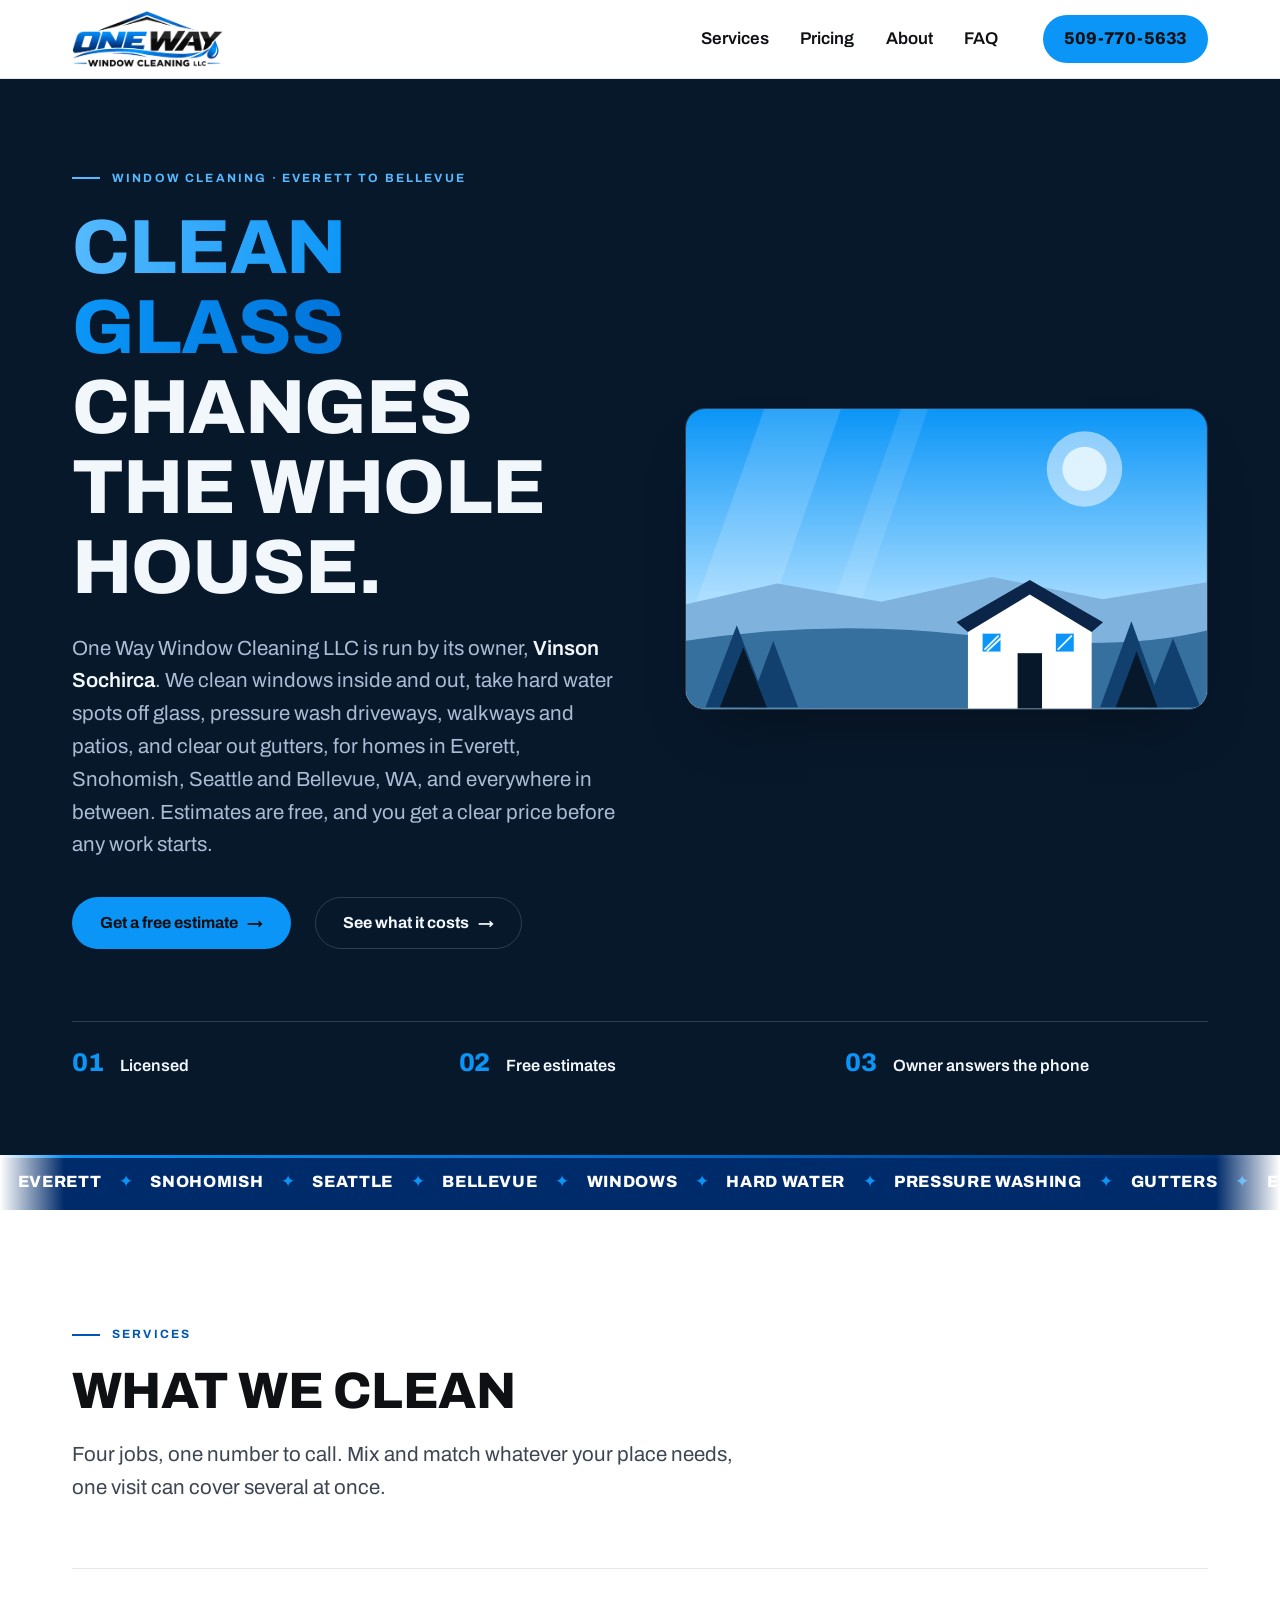
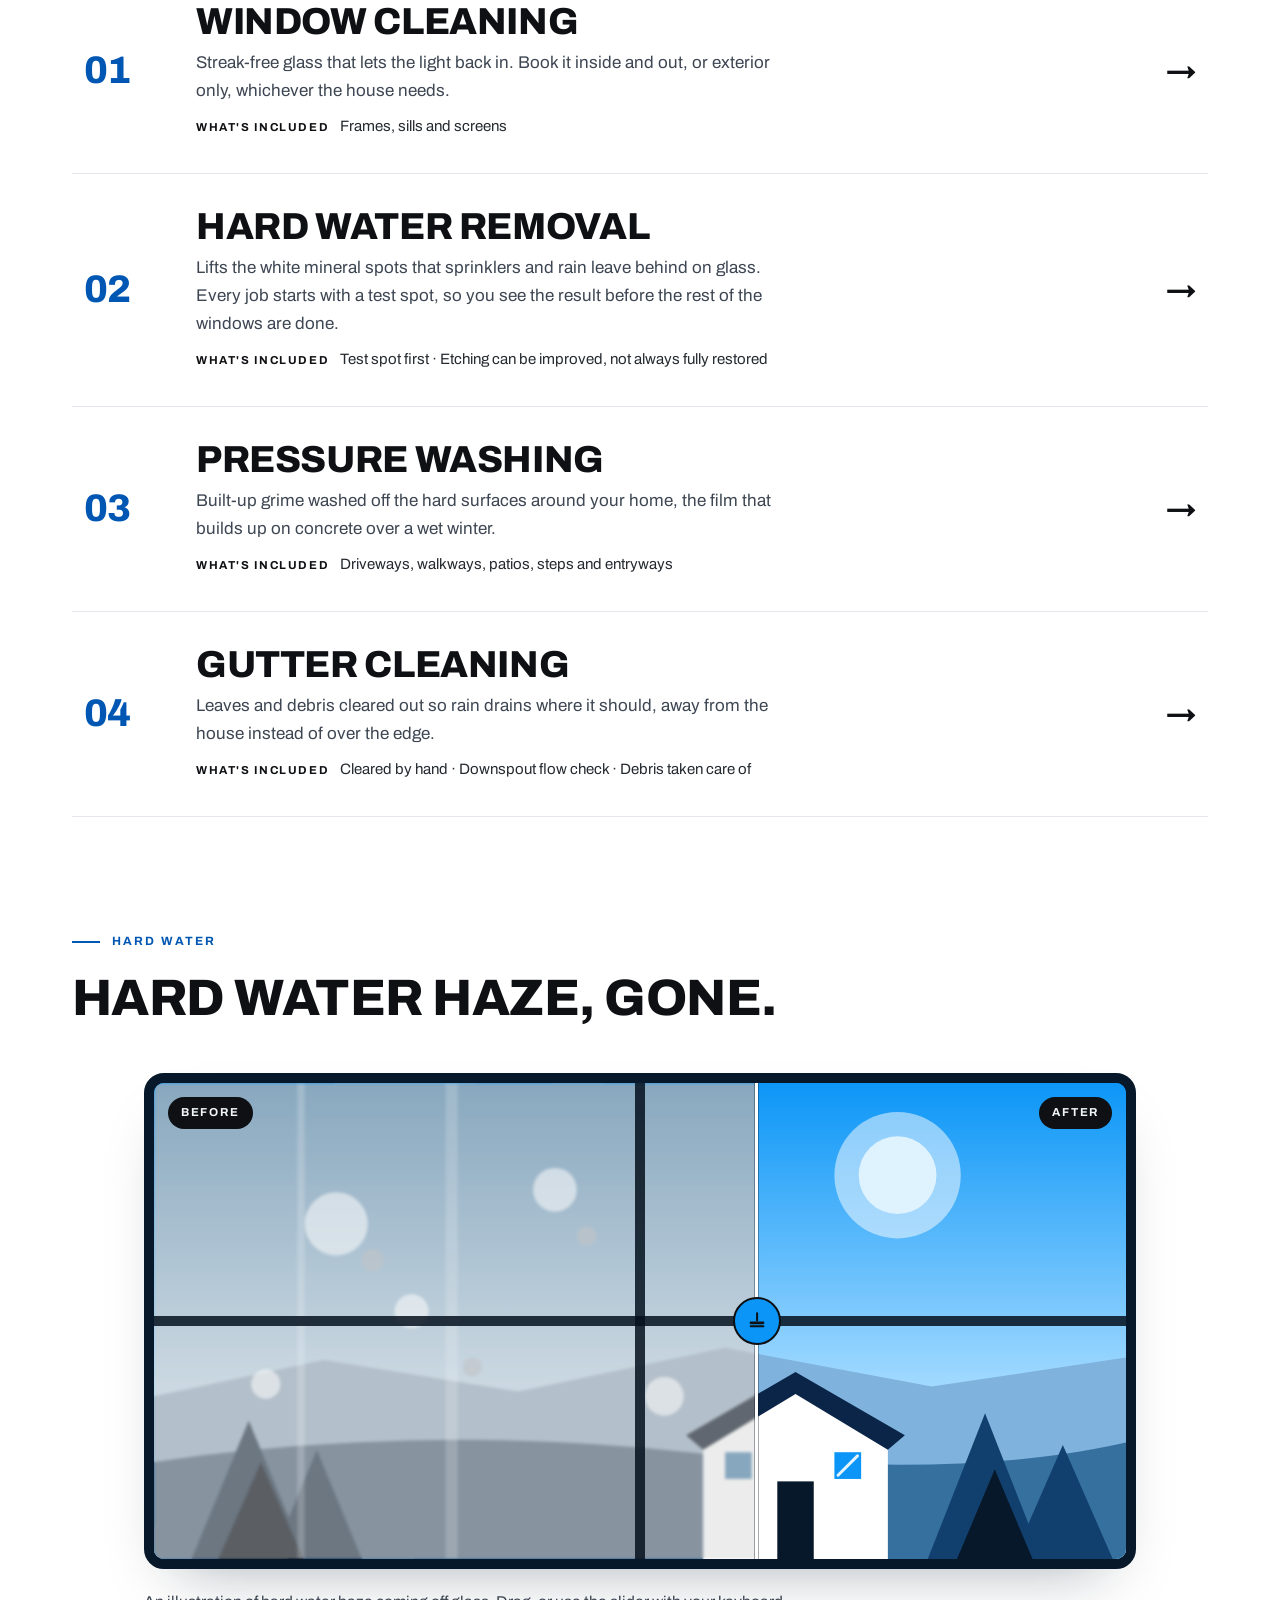
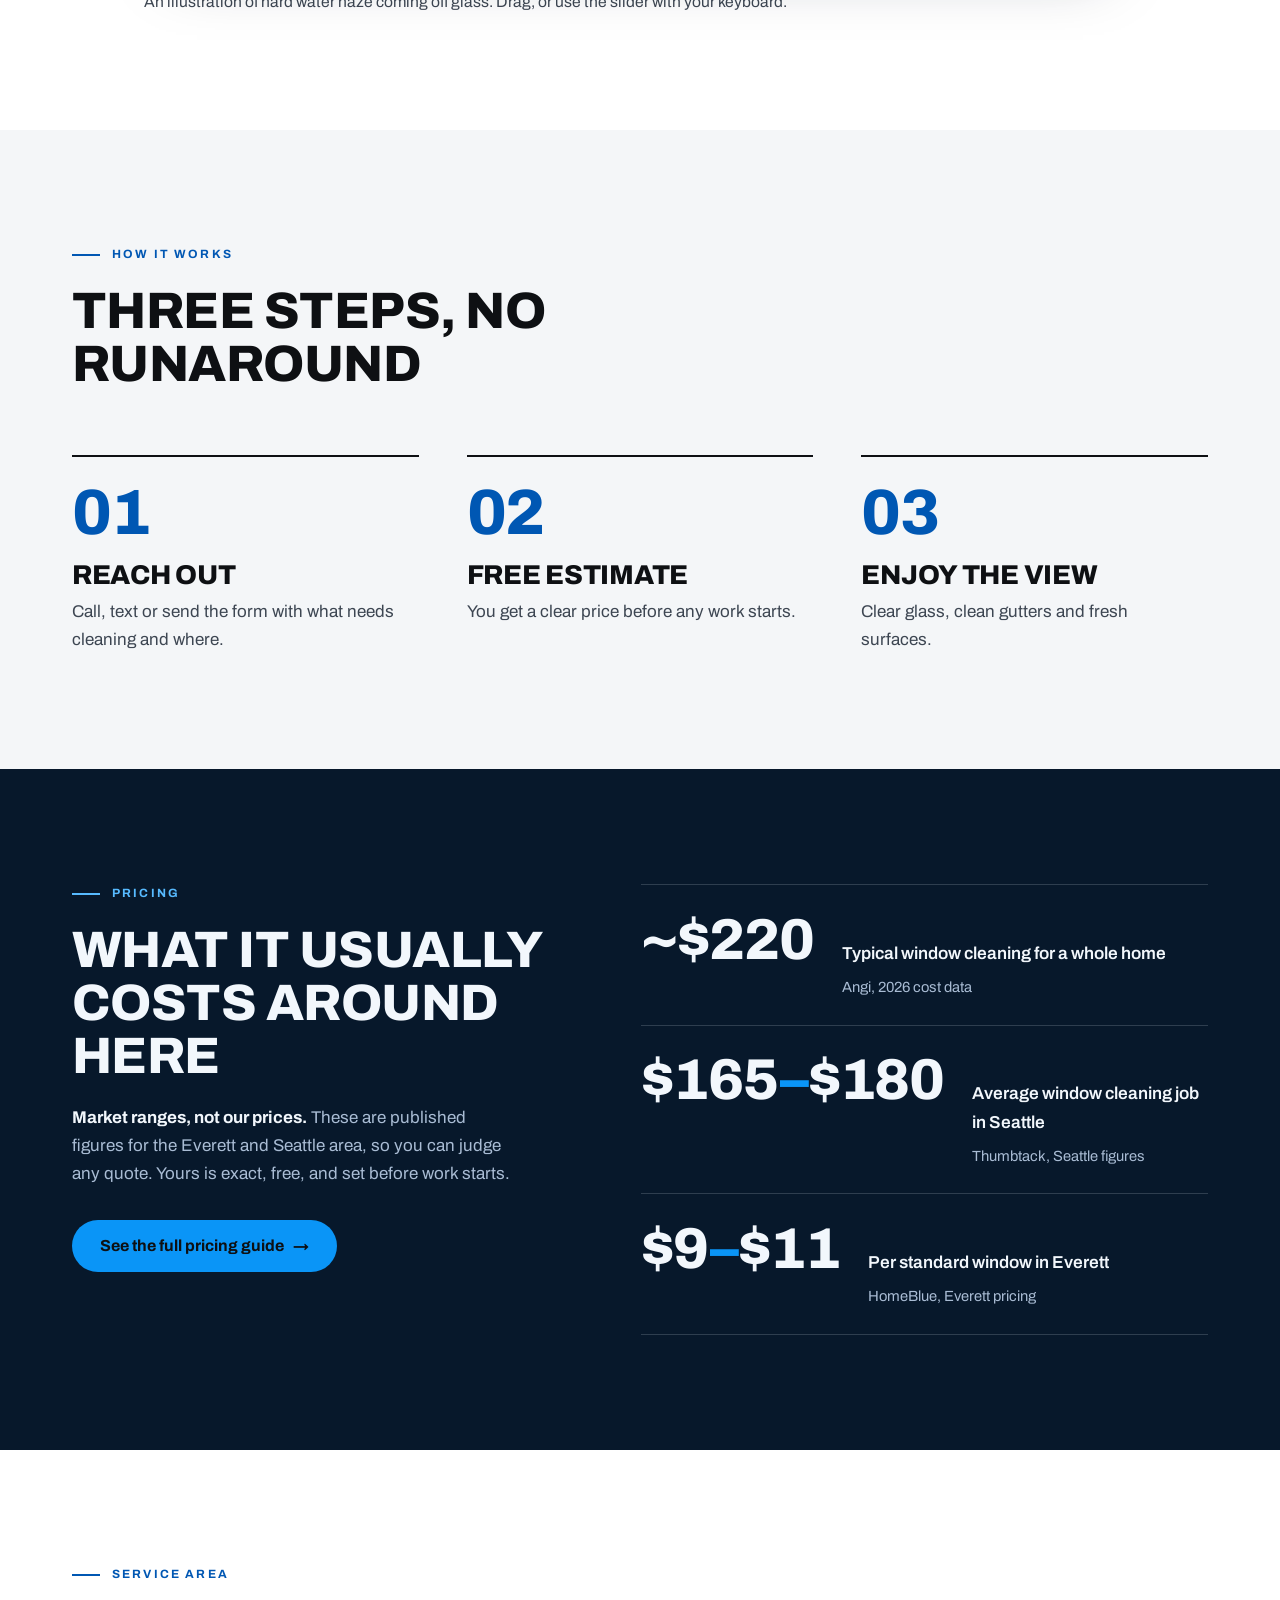
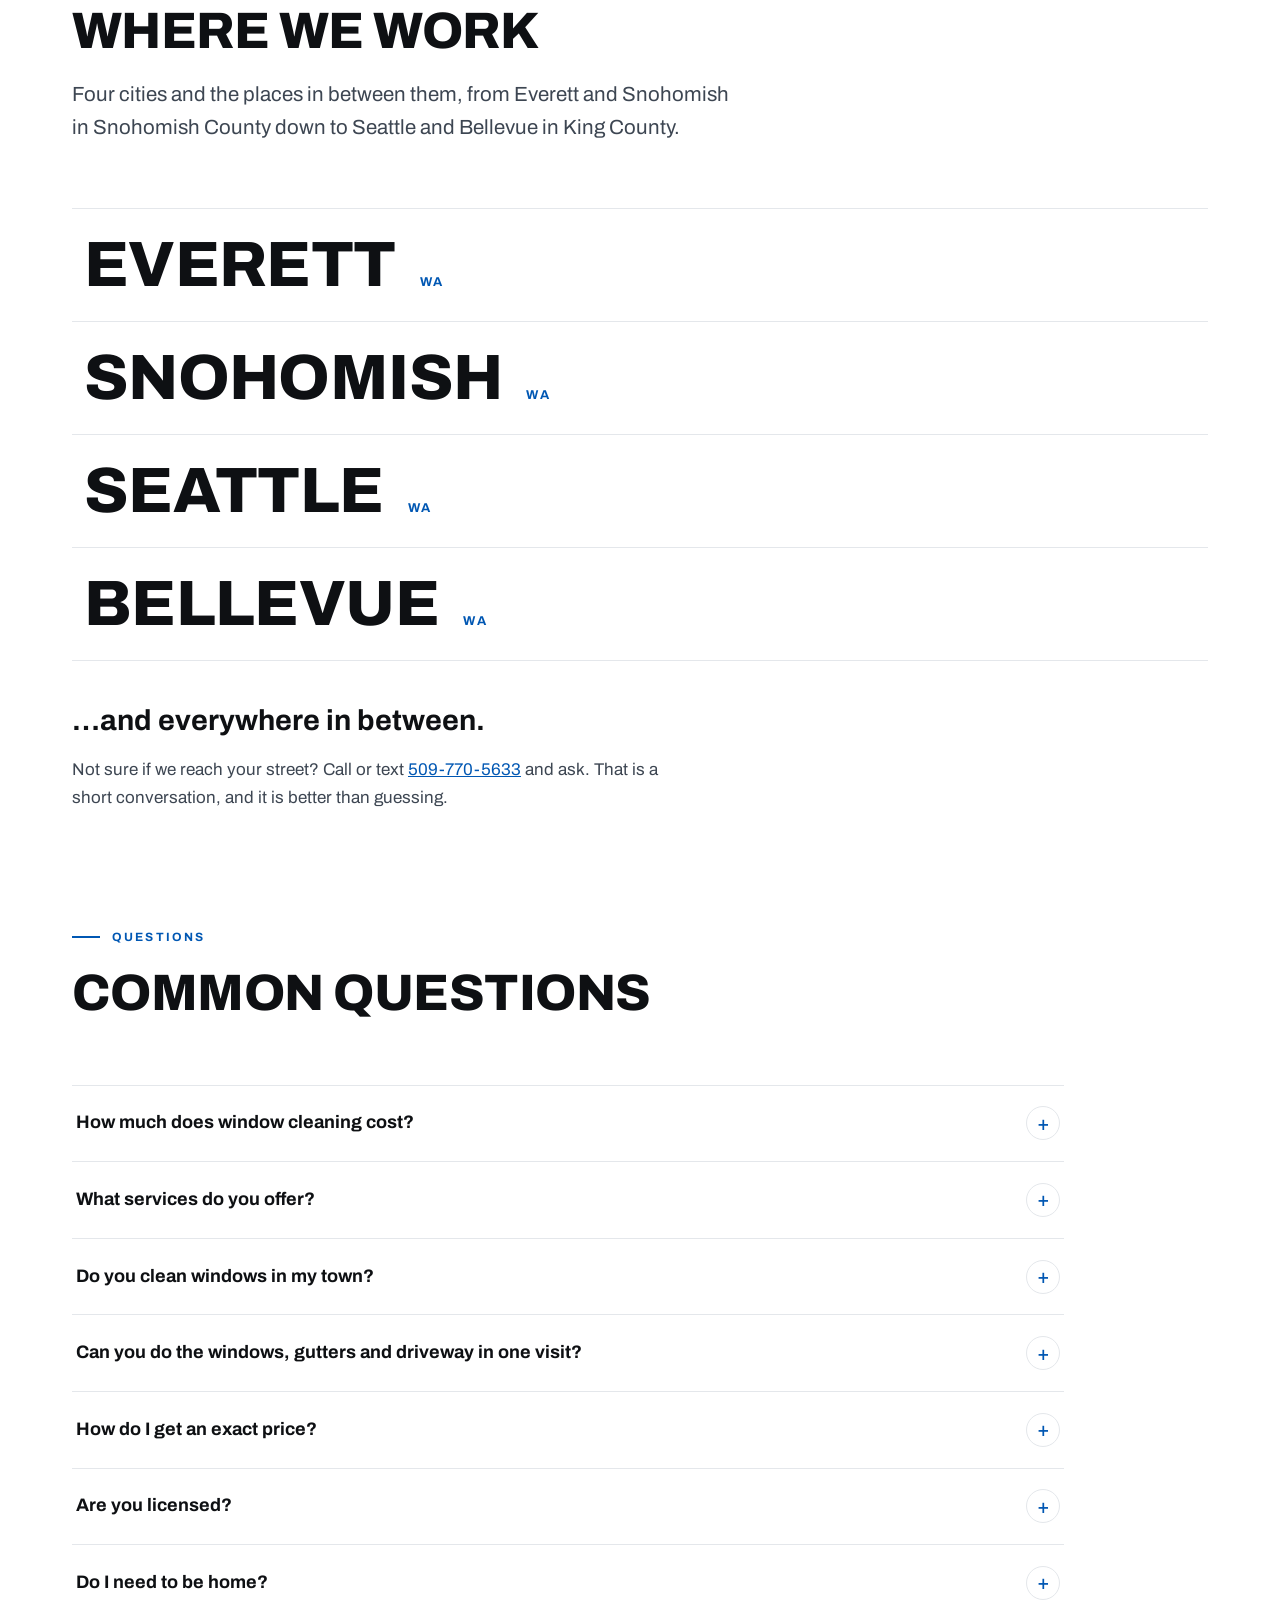
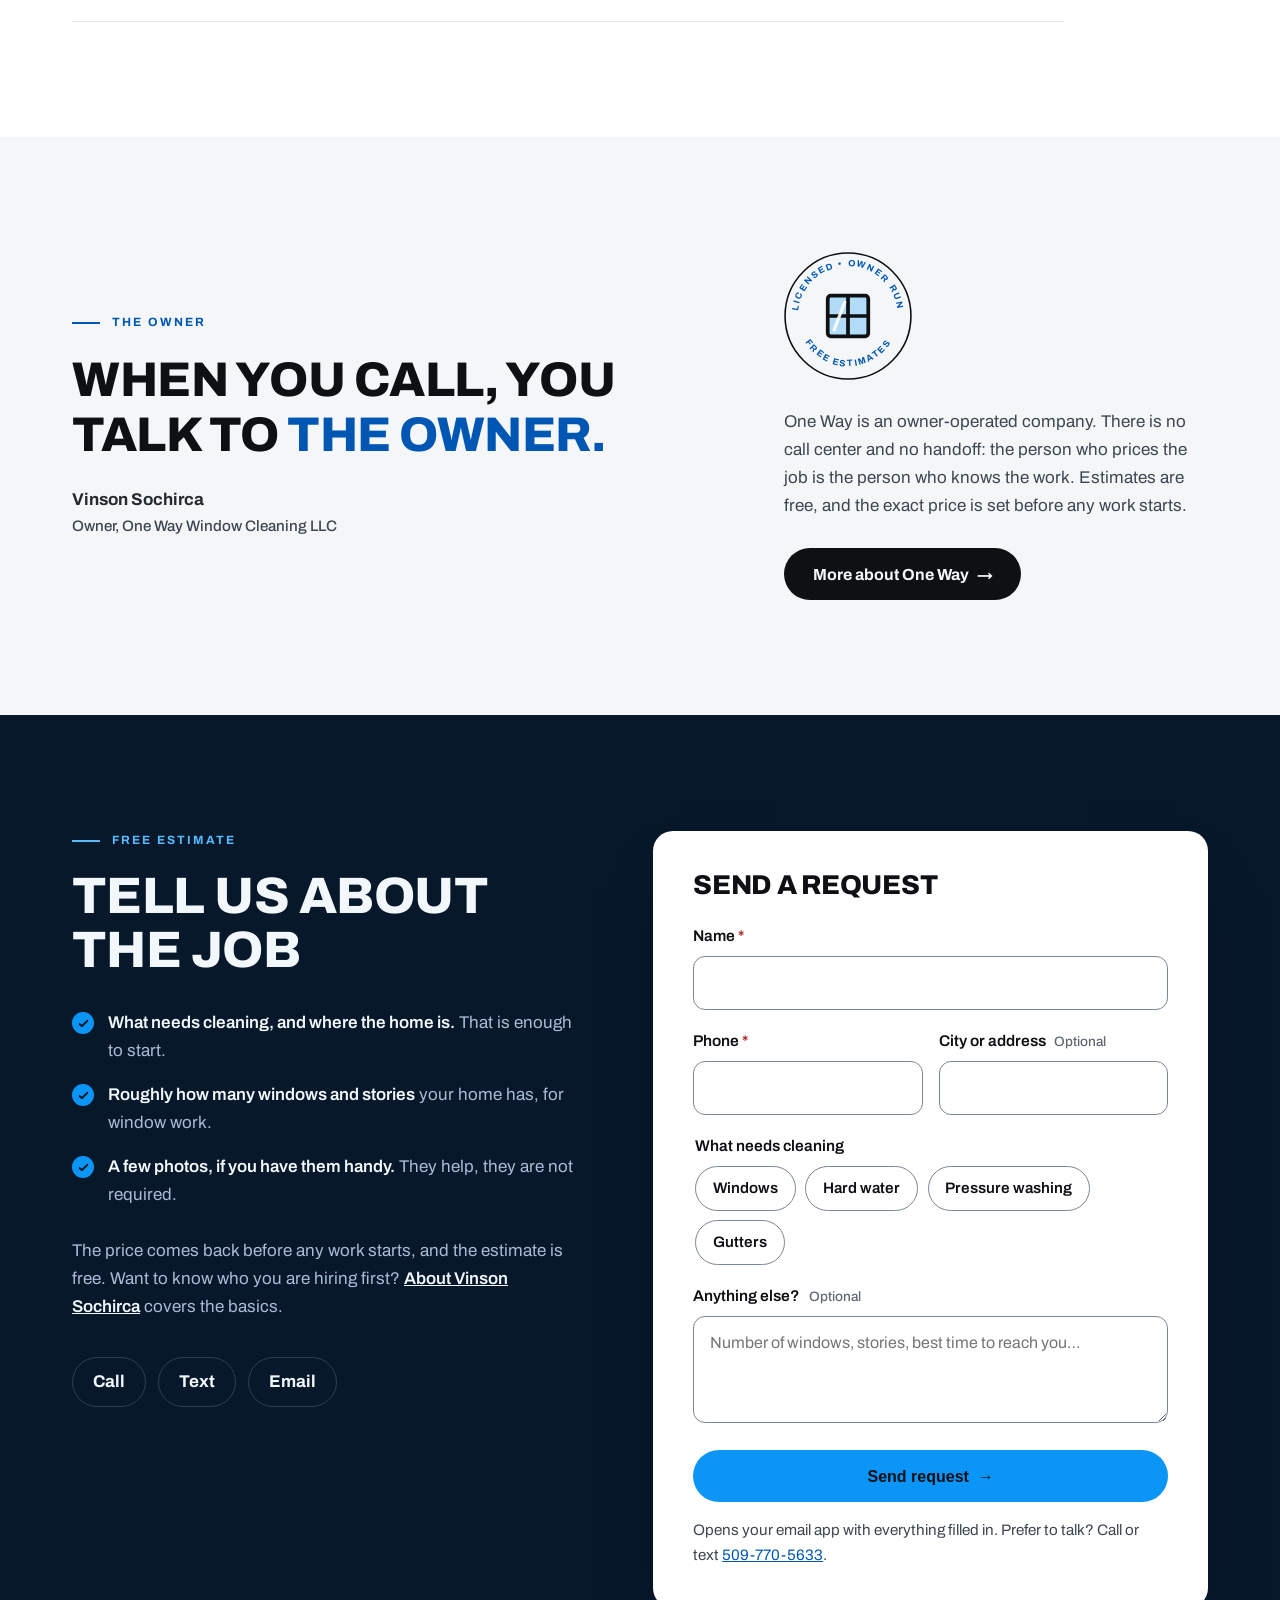
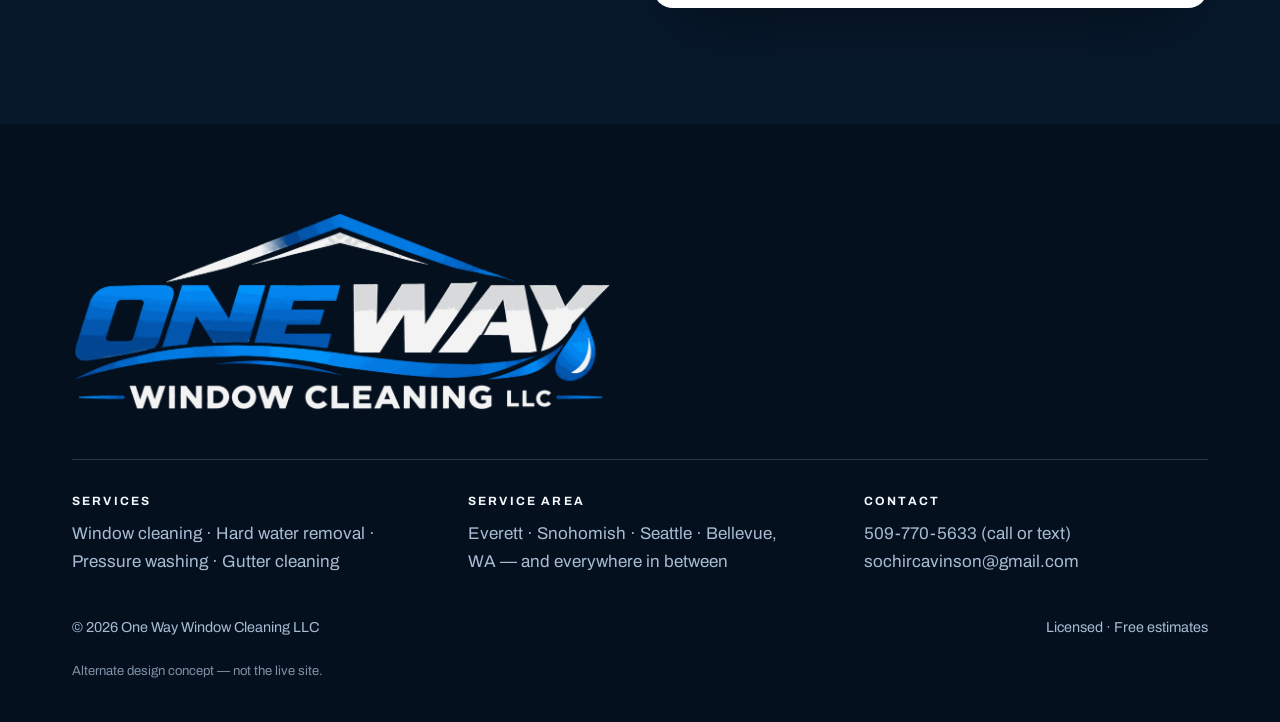
==== commit 063f3516: "Revision 1: re-palette to Vinny's logo blues + real logo lockups" ====
--- a/index.html
+++ b/index.html
@@ -5,7 +5,7 @@
   <meta name="viewport" content="width=device-width, initial-scale=1">
   <title>Window Cleaning in Everett, Snohomish, Seattle &amp; Bellevue | One Way Window Cleaning</title>
   <meta name="description" content="Window cleaning, hard water removal, pressure washing and gutter cleaning in Everett, Snohomish, Seattle, Bellevue and the areas in between. Licensed, with free estimates. Call or text 509-770-5633.">
-  <link rel="icon" href="data:image/svg+xml,%3Csvg xmlns='http://www.w3.org/2000/svg' viewBox='0 0 64 64'%3E%3Crect width='64' height='64' rx='14' fill='%230E2E27'/%3E%3Crect x='14' y='14' width='36' height='36' rx='4' fill='none' stroke='%232FA8E8' stroke-width='5'/%3E%3Cpath d='M32 14v36M14 32h36' stroke='%232FA8E8' stroke-width='5'/%3E%3C/svg%3E">
+  <link rel="icon" href="data:image/svg+xml,%3Csvg xmlns='http://www.w3.org/2000/svg' viewBox='0 0 64 64'%3E%3Crect width='64' height='64' rx='14' fill='%2307182B'/%3E%3Crect x='14' y='14' width='36' height='36' rx='4' fill='none' stroke='%230A95F7' stroke-width='5'/%3E%3Cpath d='M32 14v36M14 32h36' stroke='%230A95F7' stroke-width='5'/%3E%3C/svg%3E">
   <link rel="preconnect" href="https://fonts.googleapis.com">
   <link rel="preconnect" href="https://fonts.gstatic.com" crossorigin>
   <link href="https://fonts.googleapis.com/css2?family=Archivo:wght@400;500;600;700;800;900&display=swap" rel="stylesheet">
@@ -17,8 +17,7 @@
   <header class="site-head">
     <div class="wrap site-head__inner">
       <a class="mark" href="./" aria-label="One Way Window Cleaning, home">
-        <span class="mark__name">One Way</span>
-        <span class="mark__sub">Window Cleaning LLC</span>
+        <img class="mark__img" src="assets/logo.png" alt="One Way Window Cleaning LLC" width="1400" height="518">
       </a>
       <nav class="main-nav" aria-label="Main">
         <ul>
@@ -42,7 +41,7 @@
             <h1 class="display" id="h-home"><span class="hl">Clean glass</span> changes the whole house.</h1>
             <p class="hero__sub">One Way Window Cleaning LLC is run by its owner, <strong>Vinson Sochirca</strong>. We clean windows inside and out, take hard water spots off glass, pressure wash driveways, walkways and patios, and clear out gutters, for homes in Everett, Snohomish, Seattle and Bellevue, WA, and everywhere in between. Estimates are free, and you get a clear price before any work starts.</p>
             <div class="hero__actions">
-              <a class="btn btn--amber" href="#estimate"><span>Get a free estimate</span><span class="arr" aria-hidden="true">→</span></a>
+              <a class="btn btn--azure" href="#estimate"><span>Get a free estimate</span><span class="arr" aria-hidden="true">→</span></a>
               <a class="btn btn--ghost" href="pricing/"><span>See what it costs</span><span class="arr" aria-hidden="true">→</span></a>
             </div>
           </div>
@@ -50,27 +49,27 @@
             <svg viewBox="0 0 800 460" preserveAspectRatio="xMidYMid slice" role="img" aria-label="Illustration of a house with shining windows under evergreen hills">
               <defs>
                 <linearGradient id="h-sky" x1="0" y1="0" x2="0" y2="1">
-                  <stop offset="0" stop-color="#2FA8E8"/><stop offset=".62" stop-color="#9AD6F5"/><stop offset="1" stop-color="#EAF7FF"/>
+                  <stop offset="0" stop-color="#0A95F7"/><stop offset=".62" stop-color="#9ED8FF"/><stop offset="1" stop-color="#EAF6FF"/>
                 </linearGradient>
               </defs>
               <rect width="800" height="460" fill="url(#h-sky)"/>
-              <circle cx="612" cy="92" r="58" fill="#F7C873" opacity=".5"/>
-              <circle cx="612" cy="92" r="34" fill="#F0A431"/>
+              <circle cx="612" cy="92" r="58" fill="#FFFFFF" opacity=".5"/>
+              <circle cx="612" cy="92" r="34" fill="#DFF3FF"/>
               <polygon points="120,0 238,0 78,460 -42,460" fill="#ffffff" opacity=".14"/>
               <polygon points="330,0 372,0 212,460 170,460" fill="#ffffff" opacity=".10"/>
-              <path d="M0 300 L140 268 L300 296 L470 258 L640 292 L800 266 L800 460 L0 460 Z" fill="#4E7D6E"/>
-              <path d="M0 356 Q220 322 440 348 T800 340 L800 460 L0 460 Z" fill="#2C5F52"/>
+              <path d="M0 300 L140 268 L300 296 L470 258 L640 292 L800 266 L800 460 L0 460 Z" fill="#7FB2DC"/>
+              <path d="M0 356 Q220 322 440 348 T800 340 L800 460 L0 460 Z" fill="#35709F"/>
               <g transform="translate(-132 -115) scale(1.25)">
-              <path d="M452 460 L452 348 L528 306 L604 348 L604 460 Z" fill="#FAF5EC"/>
-              <path d="M438 354 L528 302 L618 354 L604 366 L528 320 L452 366 Z" fill="#0E2E27"/>
-              <rect x="470" y="368" width="22" height="22" fill="#2FA8E8"/>
-              <rect x="560" y="368" width="22" height="22" fill="#2FA8E8"/>
+              <path d="M452 460 L452 348 L528 306 L604 348 L604 460 Z" fill="#FFFFFF"/>
+              <path d="M438 354 L528 302 L618 354 L604 366 L528 320 L452 366 Z" fill="#0A2547"/>
+              <rect x="470" y="368" width="22" height="22" fill="#0A95F7"/>
+              <rect x="560" y="368" width="22" height="22" fill="#0A95F7"/>
               <path d="M473 387 L489 371 M476 389 L492 374" stroke="#fff" stroke-width="2.4" stroke-linecap="round" opacity=".9"/>
               <path d="M563 387 L579 371" stroke="#fff" stroke-width="2.4" stroke-linecap="round" opacity=".9"/>
-              <rect x="513" y="392" width="30" height="68" fill="#0A211C"/>
+              <rect x="513" y="392" width="30" height="68" fill="#07182B"/>
               </g>
-              <g fill="#1B463C"><polygon points="30,458 78,332 126,458"/><polygon points="96,458 134,356 172,458"/><polygon points="636,458 684,326 732,458"/><polygon points="706,458 748,352 790,458"/></g>
-              <g fill="#0E2E27"><polygon points="52,458 88,366 124,458"/><polygon points="660,458 692,372 724,458"/></g>
+              <g fill="#12406E"><polygon points="30,458 78,332 126,458"/><polygon points="96,458 134,356 172,458"/><polygon points="636,458 684,326 732,458"/><polygon points="706,458 748,352 790,458"/></g>
+              <g fill="#07182B"><polygon points="52,458 88,366 124,458"/><polygon points="660,458 692,372 724,458"/></g>
             </svg>
           </div>
         </div>
@@ -153,43 +152,43 @@
         <div class="wipe">
           <div class="wipe__layer wipe__layer--clean">
             <svg viewBox="0 0 800 400" preserveAspectRatio="xMidYMid slice" aria-hidden="true" focusable="false">
-              <defs><linearGradient id="w-sky-a" x1="0" y1="0" x2="0" y2="1"><stop offset="0" stop-color="#2FA8E8"/><stop offset=".62" stop-color="#9AD6F5"/><stop offset="1" stop-color="#EAF7FF"/></linearGradient></defs>
+              <defs><linearGradient id="w-sky-a" x1="0" y1="0" x2="0" y2="1"><stop offset="0" stop-color="#0A95F7"/><stop offset=".62" stop-color="#9ED8FF"/><stop offset="1" stop-color="#EAF6FF"/></linearGradient></defs>
               <rect width="800" height="400" fill="url(#w-sky-a)"/>
-              <circle cx="612" cy="80" r="52" fill="#F7C873" opacity=".5"/>
-              <circle cx="612" cy="80" r="32" fill="#F0A431"/>
-              <path d="M0 262 L140 232 L300 258 L470 222 L640 254 L800 230 L800 400 L0 400 Z" fill="#4E7D6E"/>
-              <path d="M0 316 Q220 284 440 308 T800 300 L800 400 L0 400 Z" fill="#2C5F52"/>
-              <path d="M452 400 L452 288 L528 246 L604 288 L604 400 Z" fill="#FAF5EC"/>
-              <path d="M438 294 L528 242 L618 294 L604 306 L528 260 L452 306 Z" fill="#0E2E27"/>
-              <rect x="470" y="308" width="22" height="22" fill="#2FA8E8"/>
-              <rect x="560" y="308" width="22" height="22" fill="#2FA8E8"/>
+              <circle cx="612" cy="80" r="52" fill="#FFFFFF" opacity=".5"/>
+              <circle cx="612" cy="80" r="32" fill="#DFF3FF"/>
+              <path d="M0 262 L140 232 L300 258 L470 222 L640 254 L800 230 L800 400 L0 400 Z" fill="#7FB2DC"/>
+              <path d="M0 316 Q220 284 440 308 T800 300 L800 400 L0 400 Z" fill="#35709F"/>
+              <path d="M452 400 L452 288 L528 246 L604 288 L604 400 Z" fill="#FFFFFF"/>
+              <path d="M438 294 L528 242 L618 294 L604 306 L528 260 L452 306 Z" fill="#0A2547"/>
+              <rect x="470" y="308" width="22" height="22" fill="#0A95F7"/>
+              <rect x="560" y="308" width="22" height="22" fill="#0A95F7"/>
               <path d="M473 327 L489 311 M476 329 L492 314" stroke="#fff" stroke-width="2.4" stroke-linecap="round" opacity=".9"/>
               <path d="M563 327 L579 311" stroke="#fff" stroke-width="2.4" stroke-linecap="round" opacity=".9"/>
-              <rect x="513" y="332" width="30" height="68" fill="#0A211C"/>
-              <g fill="#1B463C"><polygon points="30,398 78,282 126,398"/><polygon points="96,398 134,306 172,398"/><polygon points="636,398 684,276 732,398"/><polygon points="706,398 748,302 790,398"/></g>
-              <g fill="#0E2E27"><polygon points="52,398 88,316 124,398"/><polygon points="660,398 692,322 724,398"/></g>
+              <rect x="513" y="332" width="30" height="68" fill="#07182B"/>
+              <g fill="#12406E"><polygon points="30,398 78,282 126,398"/><polygon points="96,398 134,306 172,398"/><polygon points="636,398 684,276 732,398"/><polygon points="706,398 748,302 790,398"/></g>
+              <g fill="#07182B"><polygon points="52,398 88,316 124,398"/><polygon points="660,398 692,322 724,398"/></g>
               <polygon points="150,0 268,0 108,400 -12,400" fill="#ffffff" opacity=".13"/>
               <polygon points="330,0 372,0 212,400 170,400" fill="#ffffff" opacity=".10"/>
             </svg>
           </div>
           <div class="wipe__layer wipe__layer--dirty">
             <svg viewBox="0 0 800 400" preserveAspectRatio="xMidYMid slice" aria-hidden="true" focusable="false">
-              <defs><linearGradient id="w-sky-b" x1="0" y1="0" x2="0" y2="1"><stop offset="0" stop-color="#2FA8E8"/><stop offset=".62" stop-color="#9AD6F5"/><stop offset="1" stop-color="#EAF7FF"/></linearGradient></defs>
+              <defs><linearGradient id="w-sky-b" x1="0" y1="0" x2="0" y2="1"><stop offset="0" stop-color="#0A95F7"/><stop offset=".62" stop-color="#9ED8FF"/><stop offset="1" stop-color="#EAF6FF"/></linearGradient></defs>
               <rect width="800" height="400" fill="url(#w-sky-b)"/>
-              <circle cx="612" cy="80" r="52" fill="#F7C873" opacity=".5"/>
-              <circle cx="612" cy="80" r="32" fill="#F0A431"/>
-              <path d="M0 262 L140 232 L300 258 L470 222 L640 254 L800 230 L800 400 L0 400 Z" fill="#4E7D6E"/>
-              <path d="M0 316 Q220 284 440 308 T800 300 L800 400 L0 400 Z" fill="#2C5F52"/>
-              <path d="M452 400 L452 288 L528 246 L604 288 L604 400 Z" fill="#FAF5EC"/>
-              <path d="M438 294 L528 242 L618 294 L604 306 L528 260 L452 306 Z" fill="#0E2E27"/>
-              <rect x="470" y="308" width="22" height="22" fill="#2FA8E8"/>
-              <rect x="560" y="308" width="22" height="22" fill="#2FA8E8"/>
-              <rect x="513" y="332" width="30" height="68" fill="#0A211C"/>
-              <g fill="#1B463C"><polygon points="30,398 78,282 126,398"/><polygon points="96,398 134,306 172,398"/><polygon points="636,398 684,276 732,398"/><polygon points="706,398 748,302 790,398"/></g>
-              <g fill="#0E2E27"><polygon points="52,398 88,316 124,398"/><polygon points="660,398 692,322 724,398"/></g>
-              <rect width="800" height="400" fill="#F1EAD9" opacity=".30"/>
+              <circle cx="612" cy="80" r="52" fill="#FFFFFF" opacity=".5"/>
+              <circle cx="612" cy="80" r="32" fill="#DFF3FF"/>
+              <path d="M0 262 L140 232 L300 258 L470 222 L640 254 L800 230 L800 400 L0 400 Z" fill="#7FB2DC"/>
+              <path d="M0 316 Q220 284 440 308 T800 300 L800 400 L0 400 Z" fill="#35709F"/>
+              <path d="M452 400 L452 288 L528 246 L604 288 L604 400 Z" fill="#FFFFFF"/>
+              <path d="M438 294 L528 242 L618 294 L604 306 L528 260 L452 306 Z" fill="#0A2547"/>
+              <rect x="470" y="308" width="22" height="22" fill="#0A95F7"/>
+              <rect x="560" y="308" width="22" height="22" fill="#0A95F7"/>
+              <rect x="513" y="332" width="30" height="68" fill="#07182B"/>
+              <g fill="#12406E"><polygon points="30,398 78,282 126,398"/><polygon points="96,398 134,306 172,398"/><polygon points="636,398 684,276 732,398"/><polygon points="706,398 748,302 790,398"/></g>
+              <g fill="#07182B"><polygon points="52,398 88,316 124,398"/><polygon points="660,398 692,322 724,398"/></g>
+              <rect width="800" height="400" fill="#D8DEE6" opacity=".30"/>
               <g fill="#ffffff" opacity=".55"><circle cx="150" cy="120" r="26"/><circle cx="212" cy="192" r="14"/><circle cx="330" cy="92" r="18"/><circle cx="520" cy="150" r="22"/><circle cx="612" cy="232" r="13"/><circle cx="420" cy="262" r="16"/><circle cx="92" cy="252" r="12"/><circle cx="700" cy="112" r="16"/></g>
-              <g fill="#D9D2BC" opacity=".6"><circle cx="180" cy="150" r="9"/><circle cx="356" cy="130" r="8"/><circle cx="486" cy="196" r="9"/><circle cx="646" cy="176" r="7"/><circle cx="262" cy="238" r="8"/></g>
+              <g fill="#B9C2CC" opacity=".6"><circle cx="180" cy="150" r="9"/><circle cx="356" cy="130" r="8"/><circle cx="486" cy="196" r="9"/><circle cx="646" cy="176" r="7"/><circle cx="262" cy="238" r="8"/></g>
               <g fill="#ffffff"><rect x="240" y="0" width="10" height="400" opacity=".18"/><rect x="560" y="0" width="16" height="400" opacity=".14"/><rect x="118" y="0" width="6" height="400" opacity=".2"/></g>
             </svg>
           </div>
@@ -198,7 +197,7 @@
           <span class="wipe__tag wipe__tag--after" aria-hidden="true">After</span>
           <span class="wipe__handle" aria-hidden="true">
             <span class="wipe__grip">
-              <svg width="22" height="22" viewBox="0 0 24 24" aria-hidden="true"><rect x="11" y="2.5" width="2.2" height="10" rx="1" fill="#0E2E27"/><rect x="4" y="12.5" width="16" height="3" rx="1.2" fill="#0E2E27"/><rect x="4" y="16.5" width="16" height="2.4" rx="1.2" fill="#0E2E27"/></svg>
+              <svg width="22" height="22" viewBox="0 0 24 24" aria-hidden="true"><rect x="11" y="2.5" width="2.2" height="10" rx="1" fill="#0E1013"/><rect x="4" y="12.5" width="16" height="3" rx="1.2" fill="#0E1013"/><rect x="4" y="16.5" width="16" height="2.4" rx="1.2" fill="#0E1013"/></svg>
             </span>
           </span>
           <input class="wipe__range" type="range" min="0" max="100" step="1" value="62" aria-label="Drag to reveal clean glass">
@@ -231,7 +230,7 @@
             <h2 class="display" id="h-pricing">What it usually costs around here</h2>
             <p class="price-note"><strong>Market ranges, not our prices.</strong> These are published figures for the Everett and Seattle area, so you can judge any quote. Yours is exact, free, and set before work starts.</p>
             <div class="price-cta">
-              <a class="btn btn--amber" href="pricing/"><span>See the full pricing guide</span><span class="arr" aria-hidden="true">→</span></a>
+              <a class="btn btn--azure" href="pricing/"><span>See the full pricing guide</span><span class="arr" aria-hidden="true">→</span></a>
             </div>
           </div>
           <div class="stat-list">
@@ -310,11 +309,11 @@
                 <path id="badge-top" d="M13.2 55.9 A47 47 0 0 1 106.8 55.9"/>
                 <path id="badge-bot" d="M18.5 82.1 A47 47 0 0 0 101.5 82.1"/>
               </defs>
-              <circle cx="60" cy="60" r="59" fill="none" stroke="#0E2E27" stroke-width="1.5"/>
-              <text font-size="8.5" font-weight="700" letter-spacing="1.5" fill="#1269A3"><textPath href="#badge-top" startOffset="50%" text-anchor="middle">LICENSED • OWNER RUN</textPath></text>
-              <text font-size="8.5" font-weight="700" letter-spacing="1.5" fill="#1269A3"><textPath href="#badge-bot" startOffset="50%" text-anchor="middle">FREE ESTIMATES</textPath></text>
-              <rect x="41" y="41" width="38" height="38" rx="3" fill="#2FA8E8" fill-opacity=".28" stroke="#0E2E27" stroke-width="3.5"/>
-              <path d="M60 41v38M41 60h38" stroke="#0E2E27" stroke-width="3.5"/>
+              <circle cx="60" cy="60" r="59" fill="none" stroke="#0E1013" stroke-width="1.5"/>
+              <text font-size="8.5" font-weight="700" letter-spacing="1.5" fill="#0057B3"><textPath href="#badge-top" startOffset="50%" text-anchor="middle">LICENSED • OWNER RUN</textPath></text>
+              <text font-size="8.5" font-weight="700" letter-spacing="1.5" fill="#0057B3"><textPath href="#badge-bot" startOffset="50%" text-anchor="middle">FREE ESTIMATES</textPath></text>
+              <rect x="41" y="41" width="38" height="38" rx="3" fill="#0A95F7" fill-opacity=".28" stroke="#0E1013" stroke-width="3.5"/>
+              <path d="M60 41v38M41 60h38" stroke="#0E1013" stroke-width="3.5"/>
               <path d="M47 73 L57 47" stroke="#fff" stroke-width="3" stroke-linecap="round" opacity=".9"/>
             </svg>
             <p>One Way is an owner-operated company. There is no call center and no handoff: the person who prices the job is the person who knows the work. Estimates are free, and the exact price is set before any work starts.</p>
@@ -372,7 +371,7 @@
               <label for="f-notes">Anything else? <span class="opt">Optional</span></label>
               <textarea id="f-notes" name="notes" rows="3" placeholder="Number of windows, stories, best time to reach you…"></textarea>
             </div>
-            <button class="btn btn--amber btn--block" type="submit"><span>Send request</span><span class="arr" aria-hidden="true">→</span></button>
+            <button class="btn btn--azure btn--block" type="submit"><span>Send request</span><span class="arr" aria-hidden="true">→</span></button>
             <p class="form-note" id="form-note" aria-live="polite">Opens your email app with everything filled in. Prefer to talk? Call or text <a href="tel:+15097705633">509-770-5633</a>.</p>
           </form>
         </div>
@@ -382,8 +381,7 @@
 
   <footer class="foot">
     <div class="wrap">
-      <p class="foot__mark">One Way</p>
-      <p class="foot__mark-sub">Window Cleaning LLC</p>
+      <img class="foot__logo" src="assets/logo-dark.png" alt="One Way Window Cleaning LLC" width="1100" height="407">
       <div class="foot__cols">
         <p><b>Services</b>Window cleaning · Hard water removal · Pressure washing · Gutter cleaning</p>
         <p><b>Service area</b>Everett · Snohomish · Seattle · Bellevue, WA — and everywhere in between</p>
--- a/styles.css
+++ b/styles.css
@@ -1,21 +1,25 @@
-/* One Way Window Cleaning — ALTERNATE design concept ("Evergreen editorial").
-   Cream paper, evergreen ink, clean-glass sky, amber action. Archivo only. */
+/* One Way Window Cleaning — ALTERNATE design concept.
+   Revision 1 palette: Vinny's logo blues. White + ice mist papers, deep
+   navy-black fields, azure action, royal depth. Archivo only. */
 
 :root {
-  --paper: #FAF5EC;
-  --paper-2: #F1EAD9;
-  --ink: #0E2E27;
-  --ink-deep: #0A211C;
-  --ink-soft: #33524A;
-  --body: #22312C;
-  --on-dark: #E9EFE7;
-  --muted-dark: #B9C9BF;
-  --sky: #2FA8E8;
-  --sky-dark: #1269A3;
-  --amber: #F0A431;
-  --amber-ink: #23180A;
-  --line: rgba(14, 46, 39, .16);
-  --line-dark: rgba(233, 239, 231, .16);
+  --paper: #FFFFFF;
+  --paper-2: #F4F6F8;
+  --ink: #0E1013;
+  --ink-soft: #3D4652;
+  --body: #252A30;
+  --muted: #5F6873;
+  --dark: #07182B;
+  --dark-deep: #04101D;
+  --on-dark: #F2F7FC;
+  --muted-dark: #A9BCD4;
+  --azure: #0A95F7;
+  --azure-label: #57BAFF;
+  --azure-text: #0057B3;
+  --royal: #002B6A;
+  --line: #E4E7EB;
+  --line-strong: #7C8794;
+  --line-dark: rgba(220, 232, 245, .18);
   --error: #A61C1C;
   --ease: cubic-bezier(0.22, 1, 0.36, 1);
   --radius: 20px;
@@ -39,7 +43,7 @@
 
 h1, h2, h3, p, ul, ol, dl, dd, figure { margin: 0; }
 ul, ol { padding: 0; list-style: none; }
-a { color: var(--sky-dark); }
+a { color: var(--azure-text); }
 img, svg { display: block; }
 
 .wrap {
@@ -51,7 +55,7 @@
 
 .section { padding: clamp(4.5rem, 9vw, 8rem) 0; }
 .section--paper2 { background: var(--paper-2); }
-.section--dark { background: var(--ink); color: var(--on-dark); }
+.section--dark { background: var(--dark); color: var(--on-dark); }
 .section--notop { padding-top: 0; }
 
 /* --- type --- */
@@ -75,11 +79,11 @@
   font-weight: 700;
   letter-spacing: 0.18em;
   text-transform: uppercase;
-  color: var(--sky-dark);
+  color: var(--azure-text);
   margin-bottom: 1.25rem;
 }
 .eyebrow::before { content: ""; width: 28px; height: 2px; background: currentColor; flex: none; }
-.section--dark .eyebrow, .hero .eyebrow, .phero .eyebrow, .cta .eyebrow { color: var(--sky); }
+.section--dark .eyebrow, .hero .eyebrow, .phero .eyebrow, .cta .eyebrow { color: var(--azure-label); }
 
 .lede { font-size: clamp(1.125rem, 1.6vw, 1.3rem); line-height: 1.6; max-width: 56ch; }
 .sec-head { max-width: 46rem; margin-bottom: clamp(2.5rem, 5vw, 4rem); }
@@ -93,8 +97,8 @@
   padding: 0.75rem 1.25rem; border-radius: 999px; text-decoration: none; font-weight: 700;
 }
 .skip:focus { top: 1rem; }
-:focus-visible { outline: 3px solid var(--sky-dark); outline-offset: 3px; border-radius: 4px; }
-.section--dark :focus-visible, .hero :focus-visible, .phero :focus-visible, .foot :focus-visible { outline-color: var(--sky); }
+:focus-visible { outline: 3px solid var(--azure-text); outline-offset: 3px; border-radius: 4px; }
+.section--dark :focus-visible, .hero :focus-visible, .phero :focus-visible, .foot :focus-visible { outline-color: var(--azure); }
 .sr-only {
   position: absolute; width: 1px; height: 1px; margin: -1px; padding: 0;
   overflow: hidden; clip: rect(0 0 0 0); white-space: nowrap; border: 0;
@@ -117,19 +121,19 @@
 .btn > * { position: relative; }
 .btn .arr { transition: transform 0.3s var(--ease); font-weight: 800; }
 .btn:hover .arr { transform: translateX(3px); }
-.btn--amber { background: var(--amber); color: var(--amber-ink); }
-.btn--amber::before { background: var(--ink); }
-.btn--amber:hover { color: var(--on-dark); }
+.btn--azure { background: var(--azure); color: var(--ink); }
+.btn--azure::before { background: var(--royal); }
+.btn--azure:hover { color: var(--on-dark); }
 .btn--ghost { background: transparent; color: var(--on-dark); border-color: var(--line-dark); }
-.btn--ghost::before { background: var(--amber); }
-.btn--ghost:hover { color: var(--amber-ink); }
+.btn--ghost::before { background: var(--azure); }
+.btn--ghost:hover { color: var(--ink); }
 .btn--dark { background: var(--ink); color: var(--on-dark); }
-.btn--dark::before { background: var(--amber); }
-.btn--dark:hover { color: var(--amber-ink); }
+.btn--dark::before { background: var(--azure); }
+.btn--dark:hover { color: var(--ink); }
 .btn--block { width: 100%; }
 
 .phone-link { display: inline-flex; flex-direction: column; line-height: 1.25; text-decoration: none; color: var(--on-dark); min-height: 52px; justify-content: center; }
-.phone-link .label { font-size: 0.72rem; font-weight: 700; letter-spacing: 0.16em; text-transform: uppercase; color: var(--sky); }
+.phone-link .label { font-size: 0.72rem; font-weight: 700; letter-spacing: 0.16em; text-transform: uppercase; color: var(--azure-label); }
 .phone-link .num { font-size: 1.3rem; font-weight: 800; letter-spacing: -0.01em; }
 .phone-link:hover .num { text-decoration: underline; text-underline-offset: 4px; }
 
@@ -143,9 +147,8 @@
   display: flex; align-items: center; gap: 2rem;
   min-height: 78px; padding-top: 0.5rem; padding-bottom: 0.5rem;
 }
-.mark { text-decoration: none; color: var(--ink); line-height: 0.95; flex: none; }
-.mark__name { display: block; font-size: 1.5rem; font-weight: 900; letter-spacing: -0.01em; text-transform: uppercase; }
-.mark__sub { display: block; margin-top: 0.3rem; font-size: 0.58rem; font-weight: 700; letter-spacing: 0.3em; text-transform: uppercase; color: var(--sky-dark); }
+.mark { display: inline-flex; align-items: center; text-decoration: none; flex: none; }
+.mark__img { height: 56px; width: auto; }
 .main-nav { margin-left: auto; }
 .main-nav ul { display: flex; gap: 0.25rem; }
 .main-nav a {
@@ -156,11 +159,11 @@
 .call-pill {
   flex: none; display: inline-flex; align-items: center; gap: 0.5rem;
   min-height: 48px; padding: 0.65rem 1.3rem; border-radius: 999px;
-  background: var(--amber); color: var(--amber-ink);
+  background: var(--azure); color: var(--ink);
   font-weight: 800; text-decoration: none; letter-spacing: -0.01em;
   transition: background 0.3s var(--ease), color 0.3s var(--ease);
 }
-.call-pill:hover { background: var(--ink); color: var(--on-dark); }
+.call-pill:hover { background: var(--royal); color: var(--on-dark); }
 
 @media (max-width: 860px) {
   .site-head__inner { flex-wrap: wrap; gap: 0.5rem 1rem; padding-top: 0.75rem; }
@@ -171,14 +174,22 @@
 }
 
 /* --- hero --- */
-.hero { background: var(--ink); color: var(--on-dark); overflow: hidden; }
+.hero { background: var(--dark); color: var(--on-dark); overflow: hidden; }
 .hero__grid {
   display: grid; grid-template-columns: 1.05fr 1fr; gap: clamp(2rem, 5vw, 4.5rem);
   align-items: center;
   padding-top: clamp(3.5rem, 7vw, 6rem);
 }
 .hero h1 { margin-bottom: 1.5rem; }
-.hero h1 .hl { color: var(--amber); }
+.hero h1 .hl { color: var(--azure); }
+@supports ((background-clip: text) or (-webkit-background-clip: text)) {
+  .hero h1 .hl {
+    background-image: linear-gradient(94deg, #57BAFF 0%, #0A95F7 52%, #0073D9 100%);
+    -webkit-background-clip: text;
+    background-clip: text;
+    color: transparent;
+  }
+}
 .hero__sub { color: var(--muted-dark); font-size: clamp(1.1rem, 1.6vw, 1.28rem); line-height: 1.6; max-width: 52ch; }
 .hero__sub strong { color: var(--on-dark); font-weight: 600; }
 .hero__actions { display: flex; flex-wrap: wrap; align-items: center; gap: 1rem 1.5rem; margin-top: 2.25rem; }
@@ -194,7 +205,7 @@
   border-top: 1px solid var(--line-dark);
 }
 .stat-fact { display: flex; gap: 1rem; align-items: baseline; }
-.stat-fact .n { font-size: 1.6rem; font-weight: 800; color: var(--sky); letter-spacing: -0.01em; line-height: 1; }
+.stat-fact .n { font-size: 1.6rem; font-weight: 800; color: var(--azure); letter-spacing: -0.01em; line-height: 1; }
 .stat-fact .t { font-weight: 600; font-size: 1.02rem; line-height: 1.4; }
 @media (max-width: 960px) {
   .hero__grid { grid-template-columns: 1fr; }
@@ -203,8 +214,12 @@
 
 /* --- marquee --- */
 .marquee {
-  background: var(--amber); color: var(--ink);
-  border-top: 1px solid rgba(14, 46, 39, .35); border-bottom: 1px solid rgba(14, 46, 39, .35);
+  background-color: var(--royal);
+  background-image: linear-gradient(90deg, #0A95F7, #0069C9 55%, #002B6A);
+  background-size: 100% 3px;
+  background-repeat: no-repeat;
+  background-position: top left;
+  color: #FFFFFF;
   overflow: hidden; padding: 0.85rem 0;
   -webkit-mask-image: linear-gradient(90deg, transparent, #000 5%, #000 95%, transparent);
   mask-image: linear-gradient(90deg, transparent, #000 5%, #000 95%, transparent);
@@ -216,7 +231,7 @@
   font-weight: 800; text-transform: uppercase; letter-spacing: 0.04em; font-size: 1.02rem;
   padding: 0 1.1rem; white-space: nowrap;
 }
-.marquee__group i { font-style: normal; color: var(--ink); opacity: .55; }
+.marquee__group i { font-style: normal; color: var(--azure); }
 @keyframes marquee { to { transform: translateX(-50%); } }
 @media (prefers-reduced-motion: reduce) {
   .marquee__track { animation: none; }
@@ -235,7 +250,7 @@
   transform: scaleX(0); transform-origin: left; transition: transform 0.45s var(--ease);
 }
 .svc-row:hover::before, .svc-row:focus-visible::before { transform: scaleX(1); }
-.svc-row .num { font-size: clamp(1.7rem, 3vw, 2.4rem); font-weight: 800; color: var(--sky-dark); letter-spacing: -0.02em; line-height: 1; }
+.svc-row .num { font-size: clamp(1.7rem, 3vw, 2.4rem); font-weight: 800; color: var(--azure-text); letter-spacing: -0.02em; line-height: 1; }
 .svc-row h3 { font-size: clamp(1.55rem, 3vw, 2.35rem); margin-bottom: 0.45rem; }
 .svc-row .desc { color: var(--ink-soft); max-width: 58ch; }
 .svc-row .incl { margin-top: 0.6rem; font-size: 0.94rem; color: var(--body); }
@@ -253,9 +268,9 @@
   --wipe: 62%;
   position: relative; max-width: 62rem; margin: 0 auto;
   aspect-ratio: 16 / 8;
-  border: 10px solid var(--ink); border-radius: var(--radius);
-  overflow: hidden; background: var(--sky);
-  box-shadow: 0 30px 60px -32px rgba(14, 46, 39, .4);
+  border: 10px solid var(--dark); border-radius: var(--radius);
+  overflow: hidden; background: var(--azure);
+  box-shadow: 0 30px 60px -32px rgba(7, 24, 43, .35);
 }
 .wipe__layer { position: absolute; inset: 0; }
 .wipe__layer svg { width: 100%; height: 100%; }
@@ -266,8 +281,8 @@
 .wipe__mullions {
   position: absolute; inset: 0; z-index: 3; pointer-events: none;
   background:
-    linear-gradient(90deg, transparent calc(50% - 5px), rgba(10, 33, 28, .85) calc(50% - 5px), rgba(10, 33, 28, .85) calc(50% + 5px), transparent calc(50% + 5px)),
-    linear-gradient(0deg, transparent calc(50% - 5px), rgba(10, 33, 28, .85) calc(50% - 5px), rgba(10, 33, 28, .85) calc(50% + 5px), transparent calc(50% + 5px));
+    linear-gradient(90deg, transparent calc(50% - 5px), rgba(4, 16, 29, .85) calc(50% - 5px), rgba(4, 16, 29, .85) calc(50% + 5px), transparent calc(50% + 5px)),
+    linear-gradient(0deg, transparent calc(50% - 5px), rgba(4, 16, 29, .85) calc(50% - 5px), rgba(4, 16, 29, .85) calc(50% + 5px), transparent calc(50% + 5px));
 }
 .wipe__tag {
   position: absolute; top: 14px; z-index: 4;
@@ -280,12 +295,12 @@
 .wipe__handle {
   position: absolute; top: 0; bottom: 0; left: var(--wipe); z-index: 5;
   width: 3px; margin-left: -1.5px; background: #fff;
-  box-shadow: 0 0 0 1px rgba(10, 33, 28, .35); pointer-events: none;
+  box-shadow: 0 0 0 1px rgba(4, 16, 29, .35); pointer-events: none;
 }
 .wipe__grip {
   position: absolute; top: 50%; left: 50%; transform: translate(-50%, -50%);
   width: 48px; height: 48px; border-radius: 50%;
-  background: var(--amber); border: 2px solid var(--ink);
+  background: var(--azure); border: 2px solid var(--ink);
   display: flex; align-items: center; justify-content: center;
 }
 .wipe__range {
@@ -294,14 +309,14 @@
   -webkit-appearance: none; appearance: none; background: transparent; border: 0;
 }
 .wipe__range:focus { outline: none; }
-.wipe:focus-within { outline: 3px solid var(--sky-dark); outline-offset: 4px; }
+.wipe:focus-within { outline: 3px solid var(--azure-text); outline-offset: 4px; }
 .wipe__caption { max-width: 62rem; margin: 1.25rem auto 0; color: var(--ink-soft); font-size: 0.98rem; }
 @media (max-width: 640px) { .wipe { aspect-ratio: 4 / 3; border-width: 8px; } }
 
 /* --- how it works --- */
 .steps { display: grid; grid-template-columns: repeat(3, 1fr); gap: clamp(1.5rem, 4vw, 3rem); }
 .step { border-top: 2px solid var(--ink); padding-top: 1.5rem; }
-.step .n { display: block; font-size: clamp(2.8rem, 5vw, 4.2rem); font-weight: 800; color: var(--sky-dark); line-height: 1; letter-spacing: -0.02em; margin-bottom: 1rem; }
+.step .n { display: block; font-size: clamp(2.8rem, 5vw, 4.2rem); font-weight: 800; color: var(--azure-text); line-height: 1; letter-spacing: -0.02em; margin-bottom: 1rem; }
 .step h3 { margin-bottom: 0.5rem; }
 .step p { color: var(--ink-soft); max-width: 34ch; }
 @media (max-width: 820px) { .steps { grid-template-columns: 1fr; } }
@@ -314,7 +329,7 @@
 .stat-list { display: grid; gap: 0; border-top: 1px solid var(--line-dark); }
 .stat { display: grid; grid-template-columns: auto 1fr; gap: 0.4rem 1.75rem; align-items: baseline; padding: 1.6rem 0; border-bottom: 1px solid var(--line-dark); }
 .stat .fig { font-size: clamp(2.3rem, 4.5vw, 3.6rem); font-weight: 800; letter-spacing: -0.02em; line-height: 1; color: var(--on-dark); white-space: nowrap; }
-.stat .fig em { font-style: normal; color: var(--amber); }
+.stat .fig em { font-style: normal; color: var(--azure); }
 .stat .what { font-weight: 600; font-size: 1.08rem; }
 .stat .src { grid-column: 2; color: var(--muted-dark); font-size: 0.92rem; }
 @media (max-width: 900px) { .price-grid { grid-template-columns: 1fr; } }
@@ -327,7 +342,7 @@
   padding: 1.4rem 0.75rem; border-bottom: 1px solid var(--line);
 }
 .city-row .city { font-size: clamp(2.2rem, 5.5vw, 4rem); font-weight: 800; text-transform: uppercase; letter-spacing: -0.01em; line-height: 1.05; color: var(--ink); }
-.city-row .st { font-weight: 700; color: var(--sky-dark); letter-spacing: 0.14em; font-size: 0.8rem; }
+.city-row .st { font-weight: 700; color: var(--azure-text); letter-spacing: 0.14em; font-size: 0.8rem; }
 .area-lines { margin-top: 2.25rem; display: grid; gap: 0.75rem; }
 .area-lines .big { font-size: clamp(1.3rem, 2.4vw, 1.8rem); font-weight: 700; color: var(--ink); }
 .area-lines p { color: var(--ink-soft); max-width: 62ch; }
@@ -344,7 +359,7 @@
 .faq__item summary::after {
   content: "+"; flex: none; width: 34px; height: 34px; border: 1px solid var(--line);
   border-radius: 50%; display: flex; align-items: center; justify-content: center;
-  font-weight: 500; font-size: 1.25rem; color: var(--sky-dark);
+  font-weight: 500; font-size: 1.25rem; color: var(--azure-text);
   transition: transform 0.35s var(--ease), background 0.35s var(--ease), color 0.35s var(--ease);
 }
 .faq__item[open ] summary::after { transform: rotate(45deg); background: var(--ink); color: var(--on-dark); }
@@ -353,7 +368,7 @@
 /* --- owner strip --- */
 .owner-grid { display: grid; grid-template-columns: 1.5fr 1fr; gap: clamp(2.5rem, 6vw, 5rem); align-items: center; }
 .owner-quote { font-size: clamp(1.9rem, 3.8vw, 3.1rem); font-weight: 800; text-transform: uppercase; letter-spacing: -0.01em; line-height: 1.12; color: var(--ink); }
-.owner-quote .hl { color: var(--sky-dark); }
+.owner-quote .hl { color: var(--azure-text); }
 .owner-by { margin-top: 1.5rem; font-weight: 700; }
 .owner-by span { display: block; font-weight: 500; color: var(--ink-soft); font-size: 0.95rem; }
 .owner-side p { color: var(--ink-soft); margin-bottom: 1.75rem; }
@@ -374,7 +389,7 @@
 .needs li { display: flex; gap: 0.9rem; align-items: flex-start; color: var(--muted-dark); }
 .needs li::before {
   content: ""; flex: none; width: 22px; height: 22px; margin-top: 0.2rem; border-radius: 50%;
-  background: var(--sky) url("data:image/svg+xml,%3Csvg xmlns='http://www.w3.org/2000/svg' viewBox='0 0 24 24'%3E%3Cpath d='M5 13l4 4L19 7' fill='none' stroke='%230A211C' stroke-width='3.4' stroke-linecap='round' stroke-linejoin='round'/%3E%3C/svg%3E") center / 13px no-repeat;
+  background: var(--azure) url("data:image/svg+xml,%3Csvg xmlns='http://www.w3.org/2000/svg' viewBox='0 0 24 24'%3E%3Cpath d='M5 13l4 4L19 7' fill='none' stroke='%230E1013' stroke-width='3.4' stroke-linecap='round' stroke-linejoin='round'/%3E%3C/svg%3E") center / 13px no-repeat;
 }
 .needs li strong { color: var(--on-dark); font-weight: 600; }
 .est-quick { display: flex; flex-wrap: wrap; gap: 0.75rem; margin-top: 2.25rem; }
@@ -384,7 +399,7 @@
   color: var(--on-dark); text-decoration: none; font-weight: 700;
   transition: background 0.3s var(--ease), color 0.3s var(--ease);
 }
-.est-quick a:hover { background: var(--amber); color: var(--amber-ink); border-color: var(--amber); }
+.est-quick a:hover { background: var(--azure); color: var(--ink); border-color: var(--azure); }
 
 .form-panel {
   background: var(--paper); color: var(--body);
@@ -396,14 +411,14 @@
 .field { margin-bottom: 1.15rem; border: 0; padding: 0; }
 .field label, .field legend { display: block; font-weight: 600; font-size: 0.97rem; color: var(--ink); margin-bottom: 0.45rem; padding: 0; }
 .req { color: var(--error); }
-.opt { font-weight: 500; color: var(--ink-soft); font-size: 0.85rem; margin-left: 0.35rem; }
+.opt { font-weight: 500; color: var(--muted); font-size: 0.85rem; margin-left: 0.35rem; }
 .field input[type="text"], .field input:not([type]), .field input[type="tel"], .field textarea {
   width: 100%; min-height: 52px; padding: 0.8rem 1rem;
-  border: 1px solid rgba(14, 46, 39, .4); border-radius: 12px;
+  border: 1px solid var(--line-strong); border-radius: 12px;
   background: #fff; color: var(--body); font: inherit; font-size: 1rem;
 }
 .field textarea { min-height: 96px; resize: vertical; }
-.field input:focus, .field textarea:focus { outline: 3px solid rgba(21, 119, 182, .45); outline-offset: 1px; border-color: var(--sky-dark); }
+.field input:focus, .field textarea:focus { outline: 3px solid rgba(0, 105, 201, .45); outline-offset: 1px; border-color: var(--azure-text); }
 .field input[aria-invalid="true"] { border-color: var(--error); outline-color: rgba(166, 28, 28, .4); }
 .field-row { display: grid; grid-template-columns: 1fr 1fr; gap: 1rem; }
 @media (max-width: 560px) { .field-row { grid-template-columns: 1fr; } }
@@ -412,20 +427,19 @@
 .chips input { position: absolute; opacity: 0; width: 1px; height: 1px; }
 .chips span {
   display: inline-flex; align-items: center; min-height: 44px; padding: 0.55rem 1.05rem;
-  border: 1px solid rgba(14, 46, 39, .4); border-radius: 999px;
+  border: 1px solid var(--line-strong); border-radius: 999px;
   font-weight: 600; font-size: 0.95rem; cursor: pointer; background: #fff;
   transition: background 0.25s var(--ease), color 0.25s var(--ease), border-color 0.25s var(--ease);
 }
 .chips input:checked + span { background: var(--ink); color: var(--on-dark); border-color: var(--ink); }
-.chips input:focus-visible + span { outline: 3px solid var(--sky-dark); outline-offset: 2px; }
+.chips input:focus-visible + span { outline: 3px solid var(--azure-text); outline-offset: 2px; }
 .form-note { margin-top: 1rem; font-size: 0.95rem; color: var(--ink-soft); }
 .form-note.is-error { color: var(--error); font-weight: 600; }
 @media (max-width: 900px) { .est-grid { grid-template-columns: 1fr; } }
 
 /* --- footer --- */
-.foot { background: var(--ink-deep); color: var(--muted-dark); padding: clamp(3.5rem, 7vw, 5.5rem) 0 2.5rem; }
-.foot__mark { font-size: clamp(3.2rem, 11vw, 8rem); font-weight: 900; text-transform: uppercase; letter-spacing: -0.02em; line-height: 0.95; color: var(--on-dark); }
-.foot__mark-sub { margin-top: 0.75rem; font-weight: 700; letter-spacing: 0.3em; font-size: clamp(0.7rem, 1.6vw, 0.95rem); text-transform: uppercase; color: var(--sky); }
+.foot { background: var(--dark-deep); color: var(--muted-dark); padding: clamp(3.5rem, 7vw, 5.5rem) 0 2.5rem; }
+.foot__logo { width: clamp(300px, 44vw, 540px); height: auto; }
 .foot__cols { display: flex; flex-wrap: wrap; gap: 1rem 3.5rem; margin-top: 3rem; padding-top: 2rem; border-top: 1px solid var(--line-dark); }
 .foot__cols p { max-width: 34ch; }
 .foot__cols b { display: block; color: var(--on-dark); font-size: 0.75rem; letter-spacing: 0.18em; text-transform: uppercase; margin-bottom: 0.5rem; }
@@ -435,7 +449,7 @@
 .foot__fine { margin-top: 1.25rem; font-size: 0.82rem; opacity: 0.75; }
 
 /* --- subpage hero --- */
-.phero { background: var(--ink); color: var(--on-dark); padding: clamp(3.5rem, 7vw, 5.5rem) 0; }
+.phero { background: var(--dark); color: var(--on-dark); padding: clamp(3.5rem, 7vw, 5.5rem) 0; }
 .phero h1 { font-size: clamp(2.2rem, 4.6vw, 3.8rem); max-width: 20ch; margin-bottom: 1.25rem; text-wrap: balance; }
 .phero .lede { color: var(--muted-dark); }
 .phero .lede strong { color: var(--on-dark); }
@@ -457,25 +471,25 @@
 .checks li { display: flex; gap: 0.8rem; align-items: flex-start; }
 .checks li::before {
   content: ""; flex: none; width: 20px; height: 20px; margin-top: 0.28rem; border-radius: 50%;
-  background: var(--sky-dark) url("data:image/svg+xml,%3Csvg xmlns='http://www.w3.org/2000/svg' viewBox='0 0 24 24'%3E%3Cpath d='M5 13l4 4L19 7' fill='none' stroke='%23FAF5EC' stroke-width='3.4' stroke-linecap='round' stroke-linejoin='round'/%3E%3C/svg%3E") center / 12px no-repeat;
+  background: var(--azure-text) url("data:image/svg+xml,%3Csvg xmlns='http://www.w3.org/2000/svg' viewBox='0 0 24 24'%3E%3Cpath d='M5 13l4 4L19 7' fill='none' stroke='%23FFFFFF' stroke-width='3.4' stroke-linecap='round' stroke-linejoin='round'/%3E%3C/svg%3E") center / 12px no-repeat;
 }
 .mini-stats { display: grid; grid-template-columns: repeat(auto-fit, minmax(200px, 1fr)); gap: 1rem; margin: 1.75rem 0; }
 .mini-stat { border: 1px solid var(--line); border-radius: var(--radius); padding: 1.4rem 1.5rem; background: var(--paper); display: flex; flex-direction: column; }
 .block--alt .mini-stat { background: var(--paper); }
 .mini-stat .fig { font-size: clamp(1.9rem, 3.4vw, 2.6rem); font-weight: 800; letter-spacing: -0.02em; color: var(--ink); line-height: 1.05; }
-.mini-stat .fig em { font-style: normal; color: var(--sky-dark); }
+.mini-stat .fig em { font-style: normal; color: var(--azure-text); }
 .mini-stat .what { margin-top: 0.5rem; font-weight: 600; font-size: 0.98rem; line-height: 1.45; }
 .mini-stat .src { margin-top: auto; padding-top: 0.3rem; font-size: 0.85rem; color: var(--ink-soft); }
 
 /* --- spec table (about) --- */
 .spec { border-top: 1px solid var(--line); }
 .spec div { display: grid; grid-template-columns: 12rem 1fr; gap: 1rem 2rem; padding: 1.05rem 0.25rem; border-bottom: 1px solid var(--line); }
-.spec dt { font-size: 0.75rem; font-weight: 700; letter-spacing: 0.16em; text-transform: uppercase; color: var(--sky-dark); padding-top: 0.3rem; }
+.spec dt { font-size: 0.75rem; font-weight: 700; letter-spacing: 0.16em; text-transform: uppercase; color: var(--azure-text); padding-top: 0.3rem; }
 .spec dd { font-weight: 600; color: var(--ink); }
 @media (max-width: 560px) { .spec div { grid-template-columns: 1fr; gap: 0.2rem; } }
 
 /* --- CTA band --- */
-.cta { background: var(--ink); color: var(--on-dark); padding: clamp(4rem, 8vw, 6.5rem) 0; text-align: center; }
+.cta { background: var(--dark); color: var(--on-dark); padding: clamp(4rem, 8vw, 6.5rem) 0; text-align: center; }
 .cta .eyebrow { justify-content: center; }
 .cta h2 { margin-bottom: 1rem; }
 .cta p { color: var(--muted-dark); max-width: 52ch; margin: 0 auto; }
@@ -490,14 +504,14 @@
     border: 1px solid var(--line-dark); border-radius: var(--radius);
     padding: clamp(1.5rem, 2.5vw, 2rem);
   }
-  .phero__panel .p-title { font-size: 0.75rem; font-weight: 700; letter-spacing: 0.18em; text-transform: uppercase; color: var(--sky); margin-bottom: 0.5rem; }
+  .phero__panel .p-title { font-size: 0.75rem; font-weight: 700; letter-spacing: 0.18em; text-transform: uppercase; color: var(--azure-label); margin-bottom: 0.5rem; }
   .p-stat { padding: 1.05rem 0; border-top: 1px solid var(--line-dark); }
   .p-stat .fig { display: block; font-size: 2rem; font-weight: 800; letter-spacing: -0.02em; line-height: 1; color: var(--on-dark); }
   .p-stat .what { display: block; margin-top: 0.35rem; font-weight: 600; font-size: 0.98rem; line-height: 1.45; }
   .p-stat .src { display: block; margin-top: 0.2rem; font-size: 0.85rem; color: var(--muted-dark); }
   .phero__panel .p-note { margin-top: 1.1rem; padding-top: 1.1rem; border-top: 1px solid var(--line-dark); color: var(--muted-dark); font-size: 0.92rem; }
   .p-spec div { display: grid; grid-template-columns: 5.5rem 1fr; gap: 0.75rem 1rem; padding: 0.85rem 0; border-top: 1px solid var(--line-dark); align-items: baseline; }
-  .p-spec dt { font-size: 0.72rem; font-weight: 700; letter-spacing: 0.16em; text-transform: uppercase; color: var(--sky); }
+  .p-spec dt { font-size: 0.72rem; font-weight: 700; letter-spacing: 0.16em; text-transform: uppercase; color: var(--azure-label); }
   .p-spec dd { font-weight: 600; color: var(--on-dark); font-size: 0.98rem; }
   .p-spec a { color: var(--on-dark); }
   .prose-grid { display: grid; grid-template-columns: minmax(0, 1fr) 19rem; gap: clamp(2.5rem, 5vw, 4.5rem); align-items: start; }
